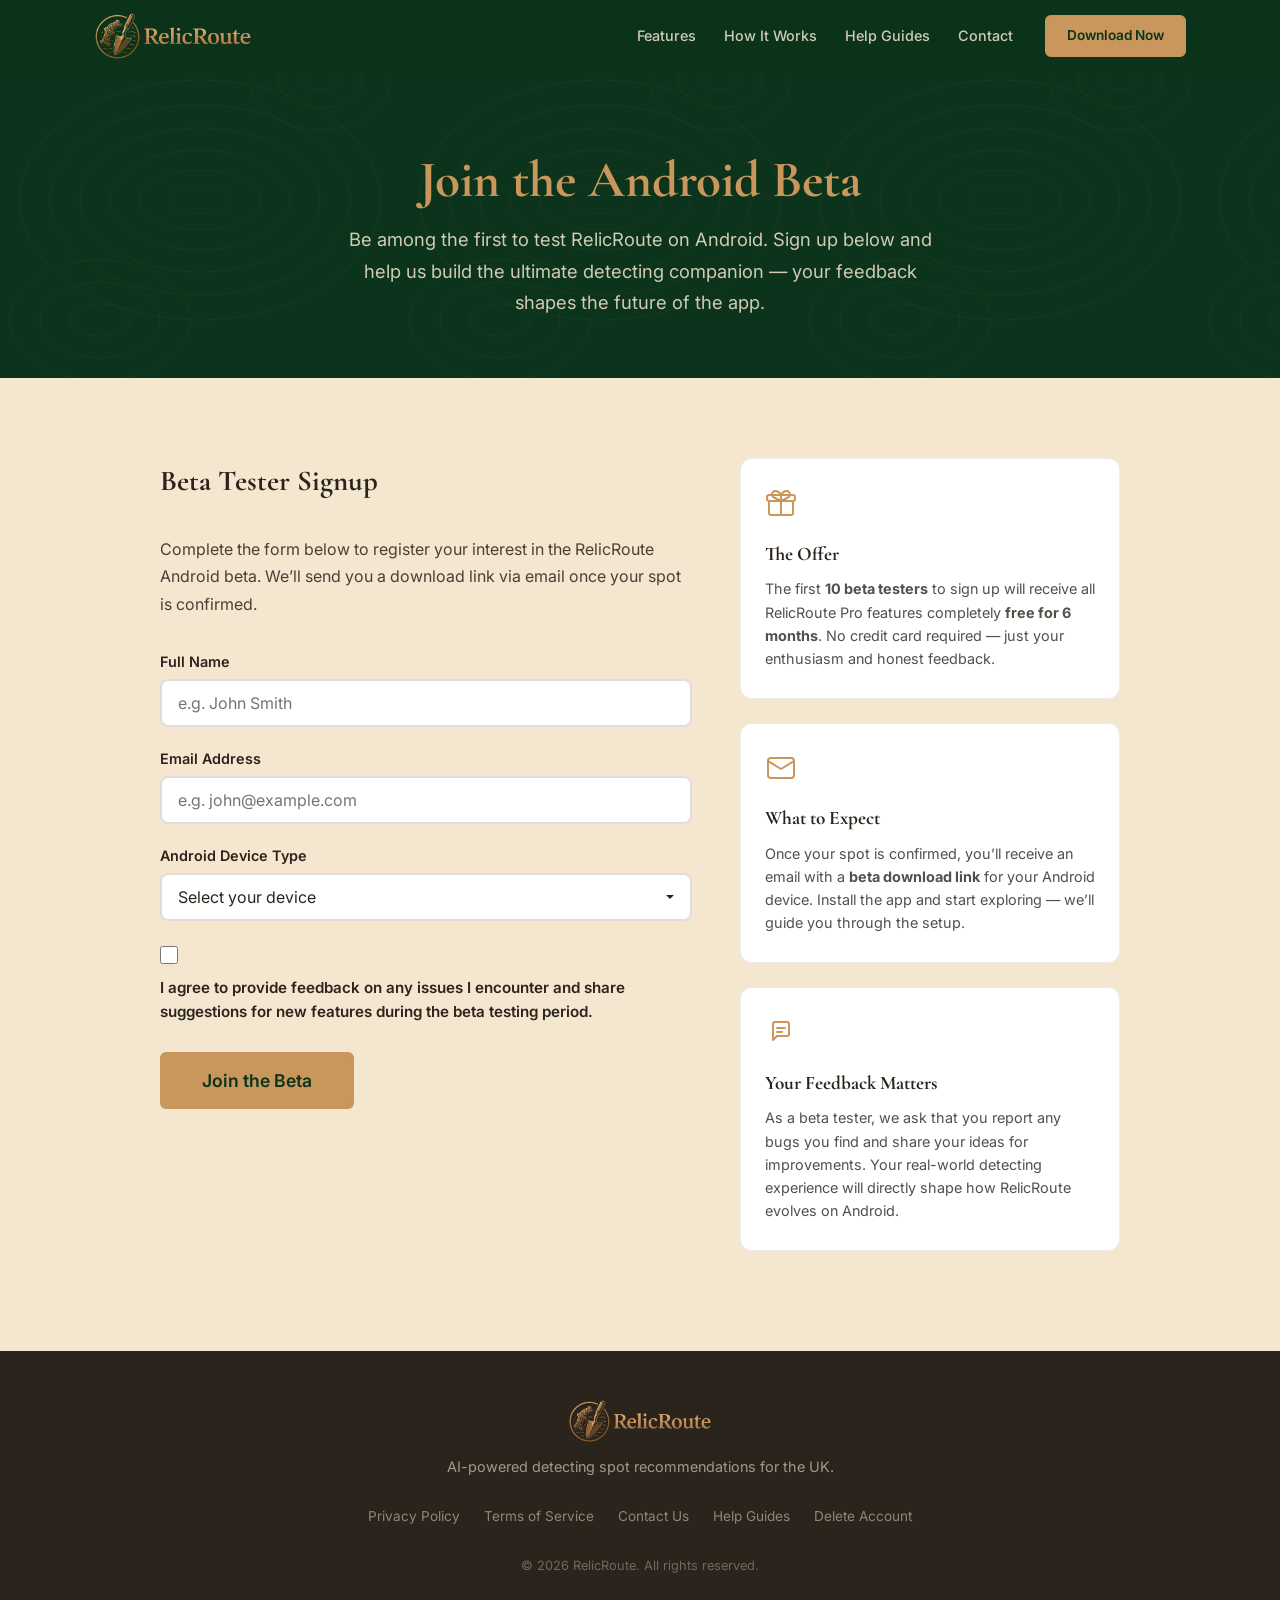
==== beta.html @ 6fe1cb34 "Add Android beta signup page and landing page teaser section First 10 beta testers get all Pro featu" ====
<!DOCTYPE html>
<html lang="en-GB">
<head>
  <meta charset="UTF-8">
  <meta name="viewport" content="width=device-width, initial-scale=1.0">
  <meta name="description" content="Join the RelicRoute Android beta — Be one of the first 10 testers and get all features free for 6 months. Help shape the future of AI-powered metal detecting.">
  <meta name="robots" content="index, follow">
  <meta name="author" content="RelicRoute">
  <meta name="google-site-verification" content="62xCfvaOAFISEsQDNZ6DNPzke8ZOVSslEIPbZOKiRK8">
  <title>Android Beta Signup — RelicRoute</title>

  <link rel="canonical" href="https://www.relicroute.co.uk/beta.html">

  <!-- Open Graph -->
  <meta property="og:title" content="Join the RelicRoute Android Beta">
  <meta property="og:description" content="Be one of the first 10 testers and get all features free for 6 months. Help shape the future of AI-powered metal detecting.">
  <meta property="og:type" content="website">
  <meta property="og:url" content="https://www.relicroute.co.uk/beta.html">
  <meta property="og:image" content="https://www.relicroute.co.uk/relicroute-logo.png">
  <meta property="og:site_name" content="RelicRoute">
  <meta property="og:locale" content="en_GB">

  <!-- Twitter Card -->
  <meta name="twitter:card" content="summary">
  <meta name="twitter:title" content="Join the RelicRoute Android Beta">
  <meta name="twitter:description" content="Be one of the first 10 testers and get all features free for 6 months. Help shape the future of AI-powered metal detecting.">
  <meta name="twitter:image" content="https://www.relicroute.co.uk/relicroute-logo.png">

  <link rel="preconnect" href="https://fonts.googleapis.com">
  <link rel="preconnect" href="https://fonts.gstatic.com" crossorigin>
  <link href="https://fonts.googleapis.com/css2?family=Cormorant+Garamond:ital,wght@0,400;0,600;0,700;1,400&family=Inter:wght@400;500;600;700&display=swap" rel="stylesheet">

  <link rel="icon" type="image/png" href="RelicRoute Logo.png">
  <link rel="apple-touch-icon" href="relicroute-logo.png">
  <link rel="stylesheet" href="css/styles.css">
</head>
<body>

  <!-- Navigation -->
  <header class="site-header" id="site-header">
    <nav class="nav-container">
      <a href="index.html" class="nav-logo">
        <img src="relicroute-logo.png" alt="RelicRoute" width="200" height="auto">
      </a>
      <button class="nav-toggle" aria-label="Toggle navigation" aria-expanded="false">
        <span class="hamburger"></span>
      </button>
      <div class="nav-menu">
        <ul class="nav-links">
          <li><a href="index.html#features">Features</a></li>
          <li><a href="index.html#how-it-works">How It Works</a></li>
          <li><a href="help.html">Help Guides</a></li>
          <li><a href="contact.html">Contact</a></li>
        </ul>
        <a href="index.html#pricing" class="btn btn-bronze btn-sm">Download Now</a>
      </div>
    </nav>
  </header>

  <main>

    <!-- Beta Hero -->
    <section class="page-hero">
      <div class="contour-bg" aria-hidden="true"></div>
      <div class="container page-hero-content">
        <h1 class="page-hero-headline">Join the Android Beta</h1>
        <p class="page-hero-sub">Be among the first to test RelicRoute on Android. Sign up below and help us build the ultimate detecting companion &mdash; your feedback shapes the future of the app.</p>
      </div>
    </section>

    <!-- Beta Signup Form -->
    <section class="contact-section">
      <div class="container">
        <div class="contact-grid">

          <!-- Form -->
          <div class="contact-form-wrapper">
            <h2 class="contact-heading">Beta Tester Signup</h2>
            <p style="color: var(--charcoal-earth); opacity: 0.85; margin-bottom: 2rem; line-height: 1.7;">
              Complete the form below to register your interest in the RelicRoute Android beta.
              We&rsquo;ll send you a download link via email once your spot is confirmed.
            </p>

            <form class="contact-form" id="beta-signup-form" action="https://formsubmit.co/support@relicroute.co.uk" method="POST">
              <input type="hidden" name="_subject" value="New Android Beta Signup">
              <input type="hidden" name="_captcha" value="true">
              <input type="hidden" name="_next" value="">
              <input type="text" name="_honey" style="display:none" aria-hidden="true">

              <div class="form-group">
                <label for="name">Full Name</label>
                <input type="text" id="name" name="name" required placeholder="e.g. John Smith" autocomplete="name">
              </div>

              <div class="form-group">
                <label for="email">Email Address</label>
                <input type="email" id="email" name="email" required placeholder="e.g. john@example.com" autocomplete="email">
              </div>

              <div class="form-group">
                <label for="device">Android Device Type</label>
                <select id="device" name="device" required>
                  <option value="" disabled selected>Select your device</option>
                  <option value="Samsung Galaxy">Samsung Galaxy</option>
                  <option value="Google Pixel">Google Pixel</option>
                  <option value="OnePlus">OnePlus</option>
                  <option value="Xiaomi/Redmi">Xiaomi / Redmi</option>
                  <option value="Huawei">Huawei</option>
                  <option value="Other">Other</option>
                </select>
              </div>

              <div class="form-group" style="display: flex; align-items: flex-start; gap: 0.75rem;">
                <input type="checkbox" id="feedback-agree" name="feedback_agreement" required style="margin-top: 0.3rem; accent-color: var(--brand-bronze); width: 18px; height: 18px; flex-shrink: 0;">
                <label for="feedback-agree" style="font-size: 0.95rem; line-height: 1.6; cursor: pointer;">
                  I agree to provide feedback on any issues I encounter and share suggestions for new features during the beta testing period.
                </label>
              </div>

              <button type="submit" class="btn btn-bronze btn-lg contact-submit">Join the Beta</button>
            </form>
          </div>

          <!-- Info Sidebar -->
          <aside class="contact-info">
            <div class="contact-info-card">
              <div class="contact-info-icon">
                <svg width="32" height="32" viewBox="0 0 32 32" fill="none" stroke="#C9965C" stroke-width="2" stroke-linecap="round" stroke-linejoin="round" aria-hidden="true">
                  <rect x="4" y="14" width="24" height="14" rx="2"/>
                  <rect x="2" y="8" width="28" height="6" rx="2"/>
                  <path d="M16 8v20"/>
                  <path d="M16 8c-2-4-6-5-8-3s-1 5 2 6l6 3"/>
                  <path d="M16 8c2-4 6-5 8-3s1 5-2 6l-6 3"/>
                </svg>
              </div>
              <h3>The Offer</h3>
              <p>The first <strong>10 beta testers</strong> to sign up will receive all RelicRoute Pro features completely <strong>free for 6 months</strong>. No credit card required &mdash; just your enthusiasm and honest feedback.</p>
            </div>

            <div class="contact-info-card">
              <div class="contact-info-icon">
                <svg width="32" height="32" viewBox="0 0 32 32" fill="none" stroke="#C9965C" stroke-width="2" stroke-linecap="round" stroke-linejoin="round" aria-hidden="true">
                  <rect x="3" y="6" width="26" height="20" rx="3"/>
                  <path d="M3 9l13 8 13-8"/>
                </svg>
              </div>
              <h3>What to Expect</h3>
              <p>Once your spot is confirmed, you&rsquo;ll receive an email with a <strong>beta download link</strong> for your Android device. Install the app and start exploring &mdash; we&rsquo;ll guide you through the setup.</p>
            </div>

            <div class="contact-info-card">
              <div class="contact-info-icon">
                <svg width="32" height="32" viewBox="0 0 32 32" fill="none" stroke="#C9965C" stroke-width="2" stroke-linecap="round" stroke-linejoin="round" aria-hidden="true">
                  <path d="M12 20l-4 4V8a2 2 0 0 1 2-2h12a2 2 0 0 1 2 2v10a2 2 0 0 1-2 2H12z"/>
                  <path d="M12 12h8M12 16h5"/>
                </svg>
              </div>
              <h3>Your Feedback Matters</h3>
              <p>As a beta tester, we ask that you report any bugs you find and share your ideas for improvements. Your real-world detecting experience will directly shape how RelicRoute evolves on Android.</p>
            </div>
          </aside>

        </div>
      </div>
    </section>

  </main>

  <!-- Footer -->
  <footer class="site-footer">
    <div class="container footer-inner">
      <div class="footer-brand">
        <img src="relicroute-logo.png" alt="RelicRoute" class="footer-logo" width="160">
        <p class="footer-tagline">AI-powered detecting spot recommendations for the UK.</p>
      </div>
      <nav class="footer-links" aria-label="Footer navigation">
        <a href="privacy.html">Privacy Policy</a>
        <a href="terms.html">Terms of Service</a>
        <a href="contact.html">Contact Us</a>
        <a href="help.html">Help Guides</a>
        <a href="delete-account.html">Delete Account</a>
      </nav>
      <p class="footer-copy">&copy; 2026 RelicRoute. All rights reserved.</p>
    </div>
  </footer>

  <script src="js/main.js"></script>
</body>
</html>
---- css/styles.css ----
/* ===================================================
   RelicRoute Marketing Site — Styles
   Brand: Heritage green, bronze, parchment
   Fonts: Cormorant Garamond (display), Inter (body)
   =================================================== */

/* --- Custom Properties --- */
:root {
  --relic-green: #0C331B;
  --brand-bronze: #C9965C;
  --deep-bronze: #B6844F;
  --moss-green: #1E4A2A;
  --parchment: #F4E6CF;
  --charcoal-earth: #2B241D;
  --white: #FFFFFF;

  --font-display: 'Cormorant Garamond', Georgia, 'Times New Roman', serif;
  --font-body: 'Inter', -apple-system, BlinkMacSystemFont, 'Segoe UI', Roboto, sans-serif;

  --max-width: 1140px;
  --header-height: 72px;

  --ease-out: cubic-bezier(0.25, 0.46, 0.45, 0.94);
}

/* --- Reset --- */
*,
*::before,
*::after {
  margin: 0;
  padding: 0;
  box-sizing: border-box;
}

html {
  scroll-behavior: smooth;
  -webkit-text-size-adjust: 100%;
}

body {
  font-family: var(--font-body);
  font-size: 16px;
  line-height: 1.6;
  color: var(--charcoal-earth);
  background: var(--relic-green);
  -webkit-font-smoothing: antialiased;
  -moz-osx-font-smoothing: grayscale;
}

img {
  max-width: 100%;
  height: auto;
  display: block;
}

a {
  color: inherit;
  text-decoration: none;
}

ul {
  list-style: none;
}

/* --- Utilities --- */
.container {
  width: 100%;
  max-width: var(--max-width);
  margin: 0 auto;
  padding: 0 24px;
}

/* --- Buttons --- */
.btn {
  display: inline-flex;
  align-items: center;
  gap: 10px;
  font-family: var(--font-body);
  font-weight: 600;
  font-size: 0.95rem;
  border: 2px solid var(--brand-bronze);
  border-radius: 6px;
  padding: 12px 28px;
  cursor: pointer;
  transition: background 0.25s var(--ease-out), color 0.25s var(--ease-out), transform 0.2s var(--ease-out);
  text-align: center;
  justify-content: center;
}

.btn:hover {
  transform: translateY(-1px);
}

.btn:active {
  transform: translateY(0);
}

.btn-bronze {
  background: var(--brand-bronze);
  color: var(--relic-green);
  border-color: var(--brand-bronze);
}

.btn-bronze:hover {
  background: var(--deep-bronze);
  border-color: var(--deep-bronze);
}

.btn-store {
  background: transparent;
  color: var(--parchment);
  border-color: var(--brand-bronze);
  font-size: 0.9rem;
  padding: 14px 24px;
}

.btn-store:hover {
  background: var(--brand-bronze);
  color: var(--relic-green);
}

.btn-store svg {
  flex-shrink: 0;
}

.btn-sm {
  padding: 8px 20px;
  font-size: 0.85rem;
}

.btn-lg {
  padding: 16px 40px;
  font-size: 1.1rem;
}

.btn-beta {
  background: transparent;
  color: var(--brand-bronze);
  border-color: var(--brand-bronze);
  font-size: 0.9rem;
  padding: 14px 24px;
}

.btn-beta:hover {
  background: var(--brand-bronze);
  color: var(--relic-green);
}

.btn-beta svg {
  flex-shrink: 0;
}

/* --- Contour Background Texture --- */
.contour-bg {
  position: absolute;
  inset: 0;
  pointer-events: none;
  opacity: 0.06;
  background-image: url("data:image/svg+xml,%3Csvg xmlns='http://www.w3.org/2000/svg' width='400' height='400' viewBox='0 0 400 400'%3E%3Cg fill='none' stroke='%23C9965C' stroke-width='1'%3E%3Cellipse cx='200' cy='200' rx='180' ry='120'/%3E%3Cellipse cx='200' cy='200' rx='150' ry='95'/%3E%3Cellipse cx='200' cy='200' rx='120' ry='72'/%3E%3Cellipse cx='200' cy='200' rx='90' ry='50'/%3E%3Cellipse cx='200' cy='200' rx='60' ry='30'/%3E%3Cellipse cx='200' cy='200' rx='30' ry='14'/%3E%3Cellipse cx='100' cy='320' rx='90' ry='60'/%3E%3Cellipse cx='100' cy='320' rx='60' ry='38'/%3E%3Cellipse cx='100' cy='320' rx='30' ry='16'/%3E%3Cellipse cx='320' cy='80' rx='70' ry='50'/%3E%3Cellipse cx='320' cy='80' rx='42' ry='28'/%3E%3Cellipse cx='320' cy='80' rx='16' ry='10'/%3E%3C/g%3E%3C/svg%3E");
  background-size: 400px 400px;
}

/* ===================================================
   HEADER / NAVIGATION
   =================================================== */
.site-header {
  position: fixed;
  top: 0;
  left: 0;
  right: 0;
  z-index: 100;
  height: var(--header-height);
  background: rgba(12, 51, 27, 0.9);
  backdrop-filter: blur(12px);
  -webkit-backdrop-filter: blur(12px);
  transition: background 0.3s var(--ease-out), box-shadow 0.3s var(--ease-out);
}

.site-header.scrolled {
  background: rgba(12, 51, 27, 0.97);
  box-shadow: 0 2px 20px rgba(0, 0, 0, 0.3);
}

.nav-container {
  max-width: var(--max-width);
  margin: 0 auto;
  padding: 0 24px;
  height: 100%;
  display: flex;
  align-items: center;
  justify-content: space-between;
}

.nav-logo img {
  height: 48px;
  width: auto;
}

.nav-menu {
  display: flex;
  align-items: center;
  gap: 32px;
}

.nav-links {
  display: flex;
  gap: 28px;
}

.nav-links a {
  font-size: 0.9rem;
  font-weight: 500;
  color: var(--parchment);
  opacity: 0.85;
  transition: opacity 0.2s, color 0.2s;
}

.nav-links a:hover {
  opacity: 1;
  color: var(--brand-bronze);
}

/* Hamburger */
.nav-toggle {
  display: none;
  background: none;
  border: none;
  cursor: pointer;
  width: 32px;
  height: 32px;
  position: relative;
  z-index: 110;
}

.hamburger,
.hamburger::before,
.hamburger::after {
  display: block;
  width: 24px;
  height: 2px;
  background: var(--parchment);
  border-radius: 2px;
  transition: transform 0.3s var(--ease-out), opacity 0.2s;
  position: absolute;
  left: 4px;
}

.hamburger {
  top: 50%;
  transform: translateY(-50%);
}

.hamburger::before {
  content: '';
  top: -7px;
}

.hamburger::after {
  content: '';
  top: 7px;
}

.nav-toggle[aria-expanded="true"] .hamburger {
  background: transparent;
}

.nav-toggle[aria-expanded="true"] .hamburger::before {
  top: 0;
  transform: rotate(45deg);
}

.nav-toggle[aria-expanded="true"] .hamburger::after {
  top: 0;
  transform: rotate(-45deg);
}

/* ===================================================
   HERO
   =================================================== */
.hero {
  position: relative;
  background: var(--relic-green);
  padding: calc(var(--header-height) + 80px) 0 100px;
  overflow: hidden;
  min-height: 85vh;
  display: flex;
  align-items: center;
}

.hero-content {
  position: relative;
  z-index: 1;
  text-align: center;
  max-width: 780px;
  margin: 0 auto;
}

.hero-headline {
  font-family: var(--font-display);
  font-weight: 700;
  font-size: clamp(2.4rem, 6vw, 4.2rem);
  line-height: 1.1;
  color: var(--brand-bronze);
  margin-bottom: 24px;
  letter-spacing: -0.01em;
}

.hero-sub {
  font-size: clamp(1rem, 2.2vw, 1.2rem);
  color: var(--parchment);
  opacity: 0.9;
  line-height: 1.7;
  margin-bottom: 40px;
  max-width: 640px;
  margin-left: auto;
  margin-right: auto;
}

.hero-ctas {
  display: flex;
  flex-wrap: wrap;
  gap: 16px;
  justify-content: center;
  margin-bottom: 48px;
}

.hero-quote {
  border-left: 3px solid var(--brand-bronze);
  padding-left: 20px;
  display: inline-block;
  text-align: left;
}

.hero-quote p {
  font-family: var(--font-display);
  font-style: italic;
  font-size: 1.15rem;
  color: var(--parchment);
  opacity: 0.8;
  line-height: 1.6;
}

/* --- Hero Screenshots --- */
.hero-screenshots {
  display: flex;
  justify-content: center;
  align-items: flex-end;
  gap: 24px;
  margin-top: 56px;
}

.phone-frame {
  width: 180px;
  flex-shrink: 0;
}

.phone-frame--featured {
  width: 210px;
}

.screenshot-placeholder {
  aspect-ratio: 9 / 19;
  background: var(--moss-green);
  border: 2px solid rgba(201, 150, 92, 0.25);
  border-radius: 24px;
  display: flex;
  flex-direction: column;
  align-items: center;
  justify-content: center;
  gap: 12px;
  color: var(--brand-bronze);
  padding: 20px;
  text-align: center;
}

.screenshot-placeholder span {
  font-family: var(--font-body);
  font-size: 0.8rem;
  font-weight: 500;
  opacity: 0.7;
}

.screenshot-placeholder svg {
  opacity: 0.5;
}

.screenshot-placeholder--light {
  background: var(--white);
  border-color: rgba(43, 36, 29, 0.12);
  color: var(--charcoal-earth);
}

.phone-screenshot {
  width: 100%;
  aspect-ratio: 9 / 19;
  object-fit: cover;
  border-radius: 24px;
  border: 2px solid rgba(201, 150, 92, 0.25);
  display: block;
}

.phone-screenshot--light {
  border-color: rgba(43, 36, 29, 0.12);
}

/* ===================================================
   PROBLEM / SOLUTION
   =================================================== */
.problem-solution {
  background: var(--parchment);
  padding: 100px 0;
}

.section-heading {
  font-family: var(--font-display);
  font-weight: 700;
  font-size: clamp(1.8rem, 4vw, 2.8rem);
  line-height: 1.2;
  color: var(--charcoal-earth);
  margin-bottom: 40px;
  text-align: center;
  letter-spacing: -0.01em;
}

.section-heading--light {
  color: var(--brand-bronze);
}

.problem-solution-body {
  max-width: 720px;
  margin: 0 auto;
  text-align: center;
}

.problem-solution-body p {
  font-size: 1.05rem;
  line-height: 1.8;
  margin-bottom: 20px;
  color: var(--charcoal-earth);
}

.problem-solution-body p:last-child {
  margin-bottom: 0;
}

.problem-solution-body strong {
  color: var(--relic-green);
}

/* ===================================================
   FEATURES
   =================================================== */
.features {
  position: relative;
  background: var(--relic-green);
  padding: 100px 0;
  overflow: hidden;
}

.features-grid {
  display: grid;
  grid-template-columns: 1fr;
  gap: 24px;
  margin-top: 16px;
}

.feature-card {
  background: var(--moss-green);
  border: 1px solid rgba(201, 150, 92, 0.15);
  border-radius: 12px;
  padding: 36px 32px;
  transition: transform 0.3s var(--ease-out), border-color 0.3s;
}

.feature-card:hover {
  transform: translateY(-4px);
  border-color: rgba(201, 150, 92, 0.35);
}

.feature-icon {
  margin-bottom: 20px;
}

.feature-icon svg {
  width: 48px;
  height: 48px;
}

.feature-title {
  font-family: var(--font-display);
  font-weight: 700;
  font-size: 1.4rem;
  color: var(--brand-bronze);
  margin-bottom: 12px;
  line-height: 1.3;
}

.feature-desc {
  font-size: 0.95rem;
  line-height: 1.7;
  color: var(--parchment);
  opacity: 0.85;
}

/* ===================================================
   APP PREVIEW
   =================================================== */
.app-preview {
  background: var(--parchment);
  padding: 100px 0;
}

.app-preview-sub {
  text-align: center;
  font-size: 1.1rem;
  line-height: 1.7;
  color: var(--charcoal-earth);
  opacity: 0.85;
  max-width: 600px;
  margin: -20px auto 48px;
}

.app-preview-grid {
  display: grid;
  grid-template-columns: 1fr;
  gap: 40px;
  max-width: 1000px;
  margin: 0 auto;
}

.preview-item {
  text-align: center;
}

.preview-phone {
  max-width: 240px;
  margin: 0 auto 20px;
}

.preview-label {
  font-family: var(--font-display);
  font-weight: 700;
  font-size: 1.2rem;
  color: var(--charcoal-earth);
  margin-bottom: 8px;
}

.preview-desc {
  font-size: 0.9rem;
  line-height: 1.6;
  color: var(--charcoal-earth);
  opacity: 0.75;
  max-width: 280px;
  margin: 0 auto;
}

/* ===================================================
   HOW IT WORKS
   =================================================== */
.how-it-works {
  background: var(--parchment);
  padding: 100px 0;
}

.steps {
  display: flex;
  flex-direction: column;
  align-items: center;
  gap: 16px;
  margin-top: 16px;
}

.step {
  text-align: center;
  max-width: 320px;
  padding: 24px;
}

.step-number {
  display: inline-flex;
  align-items: center;
  justify-content: center;
  width: 56px;
  height: 56px;
  border-radius: 50%;
  background: var(--relic-green);
  color: var(--brand-bronze);
  font-family: var(--font-display);
  font-weight: 700;
  font-size: 1.6rem;
  margin-bottom: 16px;
}

.step-title {
  font-family: var(--font-display);
  font-weight: 700;
  font-size: 1.25rem;
  color: var(--charcoal-earth);
  margin-bottom: 10px;
  line-height: 1.3;
}

.step-desc {
  font-size: 0.95rem;
  line-height: 1.7;
  color: var(--charcoal-earth);
  opacity: 0.85;
}

.step-connector {
  display: flex;
  align-items: center;
  justify-content: center;
  transform: rotate(90deg);
}

/* ===================================================
   PRICING / CTA
   =================================================== */
.pricing {
  position: relative;
  background: var(--relic-green);
  padding: 100px 0;
  overflow: hidden;
}

.pricing-content {
  position: relative;
  z-index: 1;
  text-align: center;
  max-width: 680px;
  margin: 0 auto;
}

.pricing-body {
  font-size: 1.1rem;
  line-height: 1.8;
  color: var(--parchment);
  opacity: 0.9;
  margin-bottom: 40px;
}

.pricing-body strong {
  color: var(--brand-bronze);
}

.pricing-ctas {
  display: flex;
  justify-content: center;
}

/* ===================================================
   BETA TEASER (index.html)
   =================================================== */
.beta-teaser {
  position: relative;
  background: var(--relic-green);
  padding: 100px 0;
  overflow: hidden;
}

.beta-teaser-content {
  position: relative;
  z-index: 1;
  text-align: center;
  max-width: 680px;
  margin: 0 auto;
}

.beta-badge {
  display: inline-block;
  background: var(--brand-bronze);
  color: var(--relic-green);
  font-family: var(--font-body);
  font-weight: 700;
  font-size: 0.8rem;
  letter-spacing: 0.08em;
  text-transform: uppercase;
  padding: 6px 20px;
  border-radius: 20px;
  margin-bottom: 24px;
}

.beta-teaser-body {
  font-size: 1.1rem;
  line-height: 1.8;
  color: var(--parchment);
  opacity: 0.9;
  margin-bottom: 40px;
}

.beta-teaser-body strong {
  color: var(--brand-bronze);
}

.beta-teaser-highlights {
  display: flex;
  justify-content: center;
  flex-wrap: wrap;
  gap: 24px;
  margin-bottom: 40px;
}

.beta-highlight {
  display: flex;
  align-items: center;
  gap: 10px;
  background: var(--moss-green);
  border: 1px solid rgba(201, 150, 92, 0.2);
  border-radius: 8px;
  padding: 12px 20px;
}

.beta-highlight-icon {
  flex-shrink: 0;
}

.beta-highlight-text {
  font-size: 0.9rem;
  font-weight: 600;
  color: var(--parchment);
}

/* ===================================================
   FOOTER
   =================================================== */
.site-footer {
  background: var(--charcoal-earth);
  padding: 48px 0 32px;
}

.footer-inner {
  text-align: center;
}

.footer-logo {
  height: 44px;
  width: auto;
  margin: 0 auto 12px;
}

.footer-tagline {
  font-size: 0.9rem;
  color: var(--parchment);
  opacity: 0.6;
  margin-bottom: 28px;
}

.footer-links {
  display: flex;
  justify-content: center;
  flex-wrap: wrap;
  gap: 24px;
  margin-bottom: 28px;
}

.footer-links a {
  font-size: 0.85rem;
  color: var(--parchment);
  opacity: 0.5;
  transition: opacity 0.2s;
}

.footer-links a:hover {
  opacity: 1;
  color: var(--brand-bronze);
}

.footer-copy {
  font-size: 0.8rem;
  color: var(--parchment);
  opacity: 0.35;
}

/* ===================================================
   SCROLL REVEAL ANIMATIONS
   =================================================== */
.reveal {
  opacity: 0;
  transform: translateY(30px);
  transition: opacity 0.7s var(--ease-out), transform 0.7s var(--ease-out);
}

.reveal.revealed {
  opacity: 1;
  transform: translateY(0);
}

/* Stagger feature cards */
.feature-card.reveal:nth-child(2) { transition-delay: 0.1s; }
.feature-card.reveal:nth-child(3) { transition-delay: 0.2s; }
.feature-card.reveal:nth-child(4) { transition-delay: 0.3s; }

/* Stagger steps */
.step.reveal:nth-child(2) { transition-delay: 0.15s; }
.step.reveal:nth-child(3) { transition-delay: 0.3s; }

@media (prefers-reduced-motion: reduce) {
  .reveal {
    opacity: 1;
    transform: none;
    transition: none;
  }
}

/* ===================================================
   PAGE HERO (Contact & Help pages)
   =================================================== */
.page-hero {
  position: relative;
  background: var(--relic-green);
  padding: calc(var(--header-height) + 80px) 0 60px;
  overflow: hidden;
  text-align: center;
}

.page-hero-content {
  position: relative;
  z-index: 1;
  max-width: 680px;
  margin: 0 auto;
}

.page-hero-headline {
  font-family: var(--font-display);
  font-weight: 700;
  font-size: clamp(2rem, 5vw, 3.2rem);
  color: var(--brand-bronze);
  margin-bottom: 16px;
  line-height: 1.1;
}

.page-hero-sub {
  font-size: clamp(1rem, 2vw, 1.15rem);
  color: var(--parchment);
  opacity: 0.85;
  line-height: 1.7;
}

/* ===================================================
   CONTACT PAGE
   =================================================== */
.contact-section {
  background: var(--parchment);
  padding: 80px 0 100px;
}

.contact-grid {
  display: grid;
  grid-template-columns: 1fr;
  gap: 48px;
  max-width: 960px;
  margin: 0 auto;
}

.contact-heading {
  font-family: var(--font-display);
  font-weight: 700;
  font-size: 1.8rem;
  color: var(--charcoal-earth);
  margin-bottom: 32px;
}

/* Form */
.contact-form {
  display: flex;
  flex-direction: column;
  gap: 20px;
}

.form-group {
  display: flex;
  flex-direction: column;
  gap: 6px;
}

.form-group label {
  font-size: 0.9rem;
  font-weight: 600;
  color: var(--charcoal-earth);
}

.form-group input,
.form-group select,
.form-group textarea {
  font-family: var(--font-body);
  font-size: 1rem;
  padding: 12px 16px;
  border: 2px solid rgba(43, 36, 29, 0.15);
  border-radius: 8px;
  background: var(--white);
  color: var(--charcoal-earth);
  transition: border-color 0.2s;
}

.form-group input:focus,
.form-group select:focus,
.form-group textarea:focus {
  outline: none;
  border-color: var(--brand-bronze);
}

.form-group textarea {
  resize: vertical;
  min-height: 120px;
}

.form-group select {
  appearance: none;
  background-image: url("data:image/svg+xml,%3Csvg xmlns='http://www.w3.org/2000/svg' width='16' height='16' viewBox='0 0 16 16'%3E%3Cpath fill='%232B241D' d='M4 6l4 4 4-4'/%3E%3C/svg%3E");
  background-repeat: no-repeat;
  background-position: right 12px center;
  padding-right: 36px;
}

.contact-submit {
  align-self: flex-start;
  margin-top: 8px;
}

/* Contact Info Sidebar */
.contact-info {
  display: flex;
  flex-direction: column;
  gap: 24px;
}

.contact-info-card {
  background: var(--white);
  border: 1px solid rgba(43, 36, 29, 0.08);
  border-radius: 12px;
  padding: 28px 24px;
}

.contact-info-icon {
  margin-bottom: 12px;
}

.contact-info-card h3 {
  font-family: var(--font-display);
  font-weight: 700;
  font-size: 1.2rem;
  color: var(--charcoal-earth);
  margin-bottom: 8px;
}

.contact-info-card p {
  font-size: 0.9rem;
  line-height: 1.6;
  color: var(--charcoal-earth);
  opacity: 0.8;
}

.contact-info-card a {
  color: var(--brand-bronze);
  font-weight: 600;
  transition: opacity 0.2s;
}

.contact-info-card a:hover {
  opacity: 0.8;
}

.contact-email-link {
  display: inline-block;
  margin-top: 8px;
  font-size: 1.05rem;
  color: var(--brand-bronze);
  font-weight: 600;
  border-bottom: 2px solid var(--brand-bronze);
  padding-bottom: 2px;
}

/* ===================================================
   HELP GUIDES PAGE
   =================================================== */
.help-section {
  background: var(--parchment);
  padding: 48px 0 100px;
}

/* Platform Tabs */
.platform-tabs {
  display: flex;
  justify-content: center;
  gap: 12px;
  margin-bottom: 48px;
}

.platform-tab {
  display: inline-flex;
  align-items: center;
  gap: 8px;
  font-family: var(--font-body);
  font-size: 1rem;
  font-weight: 600;
  padding: 14px 32px;
  border: 2px solid rgba(43, 36, 29, 0.15);
  border-radius: 8px;
  background: var(--white);
  color: var(--charcoal-earth);
  cursor: pointer;
  transition: border-color 0.2s, background 0.2s, color 0.2s;
}

.platform-tab:hover {
  border-color: var(--brand-bronze);
}

.platform-tab.active {
  background: var(--relic-green);
  color: var(--brand-bronze);
  border-color: var(--relic-green);
}

.platform-tab.active svg {
  stroke: var(--brand-bronze);
}

/* Help Intro */
.help-intro {
  max-width: 800px;
  margin: 0 auto 40px;
  padding: 28px 24px;
  background: var(--white);
  border: 1px solid rgba(43, 36, 29, 0.08);
  border-radius: 12px;
  font-size: 0.95rem;
  line-height: 1.7;
  color: var(--charcoal-earth);
}

.help-intro ul {
  padding-left: 20px;
  margin: 12px 0;
  list-style: disc;
}

.help-intro li {
  margin-bottom: 6px;
}

.help-intro p:last-child {
  margin-bottom: 0;
}

/* Platform Content */
.platform-content {
  display: none;
  max-width: 800px;
  margin: 0 auto;
}

.platform-content.active {
  display: block;
}

/* Help Categories */
.help-category {
  margin-bottom: 40px;
}

.help-category-title {
  font-family: var(--font-display);
  font-weight: 700;
  font-size: 1.6rem;
  color: var(--charcoal-earth);
  margin-bottom: 16px;
  padding-bottom: 12px;
  border-bottom: 2px solid var(--brand-bronze);
}

/* Accordion Articles */
.help-article {
  background: var(--white);
  border: 1px solid rgba(43, 36, 29, 0.08);
  border-radius: 10px;
  margin-bottom: 8px;
  overflow: hidden;
}

.help-article-toggle {
  display: flex;
  align-items: center;
  justify-content: space-between;
  width: 100%;
  padding: 18px 20px;
  background: none;
  border: none;
  cursor: pointer;
  text-align: left;
  font-family: var(--font-body);
  transition: background 0.2s;
}

.help-article-toggle:hover {
  background: rgba(201, 150, 92, 0.06);
}

.help-article-toggle h3 {
  font-family: var(--font-body);
  font-size: 1rem;
  font-weight: 600;
  color: var(--charcoal-earth);
  margin: 0;
  flex: 1;
  padding-right: 12px;
}

.help-chevron {
  flex-shrink: 0;
  transition: transform 0.25s var(--ease-out);
  color: var(--brand-bronze);
}

.help-article-toggle[aria-expanded="true"] .help-chevron {
  transform: rotate(180deg);
}

.help-article-body {
  display: none;
  padding: 0 20px 20px;
  font-size: 0.95rem;
  line-height: 1.7;
  color: var(--charcoal-earth);
}

.help-article-toggle[aria-expanded="true"] + .help-article-body {
  display: block;
}

.help-article-body ol,
.help-article-body ul {
  padding-left: 20px;
  margin: 8px 0;
}

.help-article-body ol {
  list-style: decimal;
}

.help-article-body ul {
  list-style: disc;
}

.help-article-body li {
  margin-bottom: 6px;
}

.help-article-body p {
  margin-bottom: 12px;
}

.help-article-body p:last-child {
  margin-bottom: 0;
}

.help-article-body strong {
  color: var(--relic-green);
}

/* Help CTA */
.help-cta {
  text-align: center;
  padding: 60px 0 0;
  margin-top: 40px;
  border-top: 1px solid rgba(43, 36, 29, 0.1);
  max-width: 800px;
  margin-left: auto;
  margin-right: auto;
}

.help-cta h2 {
  font-family: var(--font-display);
  font-weight: 700;
  font-size: 1.8rem;
  color: var(--charcoal-earth);
  margin-bottom: 12px;
}

.help-cta p {
  font-size: 1rem;
  color: var(--charcoal-earth);
  opacity: 0.8;
  margin-bottom: 28px;
}

.help-cta-actions {
  display: flex;
  flex-wrap: wrap;
  gap: 16px;
  justify-content: center;
}

.btn-outline {
  background: transparent;
  color: var(--charcoal-earth);
  border: 2px solid var(--brand-bronze);
}

.btn-outline:hover {
  background: var(--brand-bronze);
  color: var(--relic-green);
}

/* ===================================================
   FOCUS STYLES (Accessibility)
   =================================================== */
:focus-visible {
  outline: 2px solid var(--brand-bronze);
  outline-offset: 3px;
  border-radius: 3px;
}

/* ===================================================
   RESPONSIVE — Tablet (768px+)
   =================================================== */
@media (min-width: 768px) {
  .contact-grid {
    grid-template-columns: 1.4fr 1fr;
  }

  .app-preview-grid {
    grid-template-columns: 1fr 1fr;
  }

  .features-grid {
    grid-template-columns: 1fr 1fr;
  }

  .steps {
    flex-direction: row;
    align-items: flex-start;
    justify-content: center;
    gap: 0;
  }

  .step-connector {
    transform: none;
    margin-top: 40px;
  }

  .step {
    flex: 1;
    max-width: 280px;
  }
}

/* ===================================================
   RESPONSIVE — Desktop (1024px+)
   =================================================== */
@media (min-width: 1024px) {
  .container {
    padding: 0 40px;
  }

  .hero {
    padding: calc(var(--header-height) + 100px) 0 120px;
  }

  .problem-solution,
  .features,
  .app-preview,
  .how-it-works,
  .pricing,
  .beta-teaser {
    padding: 120px 0;
  }

  .app-preview-grid {
    grid-template-columns: repeat(4, 1fr);
    gap: 32px;
  }

  .step {
    max-width: 320px;
  }
}

/* ===================================================
   RESPONSIVE — Mobile (below 768px)
   =================================================== */
@media (max-width: 767px) {
  .nav-toggle {
    display: block;
  }

  .nav-menu {
    position: absolute;
    top: var(--header-height);
    left: 0;
    right: 0;
    background: var(--relic-green);
    flex-direction: column;
    padding: 24px;
    gap: 20px;
    border-top: 1px solid rgba(201, 150, 92, 0.15);
    box-shadow: 0 12px 32px rgba(0, 0, 0, 0.4);
    transform: translateY(-10px);
    opacity: 0;
    visibility: hidden;
    transition: transform 0.3s var(--ease-out), opacity 0.3s var(--ease-out), visibility 0.3s;
  }

  .nav-menu.is-open {
    transform: translateY(0);
    opacity: 1;
    visibility: visible;
  }

  .nav-links {
    flex-direction: column;
    align-items: center;
    gap: 16px;
  }

  .nav-links a {
    font-size: 1rem;
  }

  .hero {
    min-height: auto;
    padding: calc(var(--header-height) + 48px) 0 64px;
  }

  .hero-headline {
    font-size: 2.2rem;
  }

  .hero-ctas {
    flex-direction: column;
    align-items: center;
  }

  .btn-store,
  .btn-beta {
    width: 100%;
    max-width: 300px;
  }

  .hero-quote {
    margin-top: 8px;
  }

  .hero-screenshots {
    gap: 12px;
    margin-top: 40px;
  }

  .phone-frame {
    width: 120px;
  }

  .phone-frame--featured {
    width: 140px;
  }

  .screenshot-placeholder {
    border-radius: 16px;
    padding: 12px;
  }

  .phone-screenshot {
    border-radius: 16px;
  }

  .screenshot-placeholder span {
    font-size: 0.65rem;
  }

  .screenshot-placeholder svg {
    width: 32px;
    height: 32px;
  }

  .beta-teaser-highlights {
    flex-direction: column;
    align-items: center;
    gap: 12px;
  }

  .beta-highlight {
    width: 100%;
    max-width: 260px;
    justify-content: center;
  }

  .section-heading {
    font-size: 1.6rem;
  }

  .step-connector svg {
    width: 24px;
    height: 16px;
  }
}
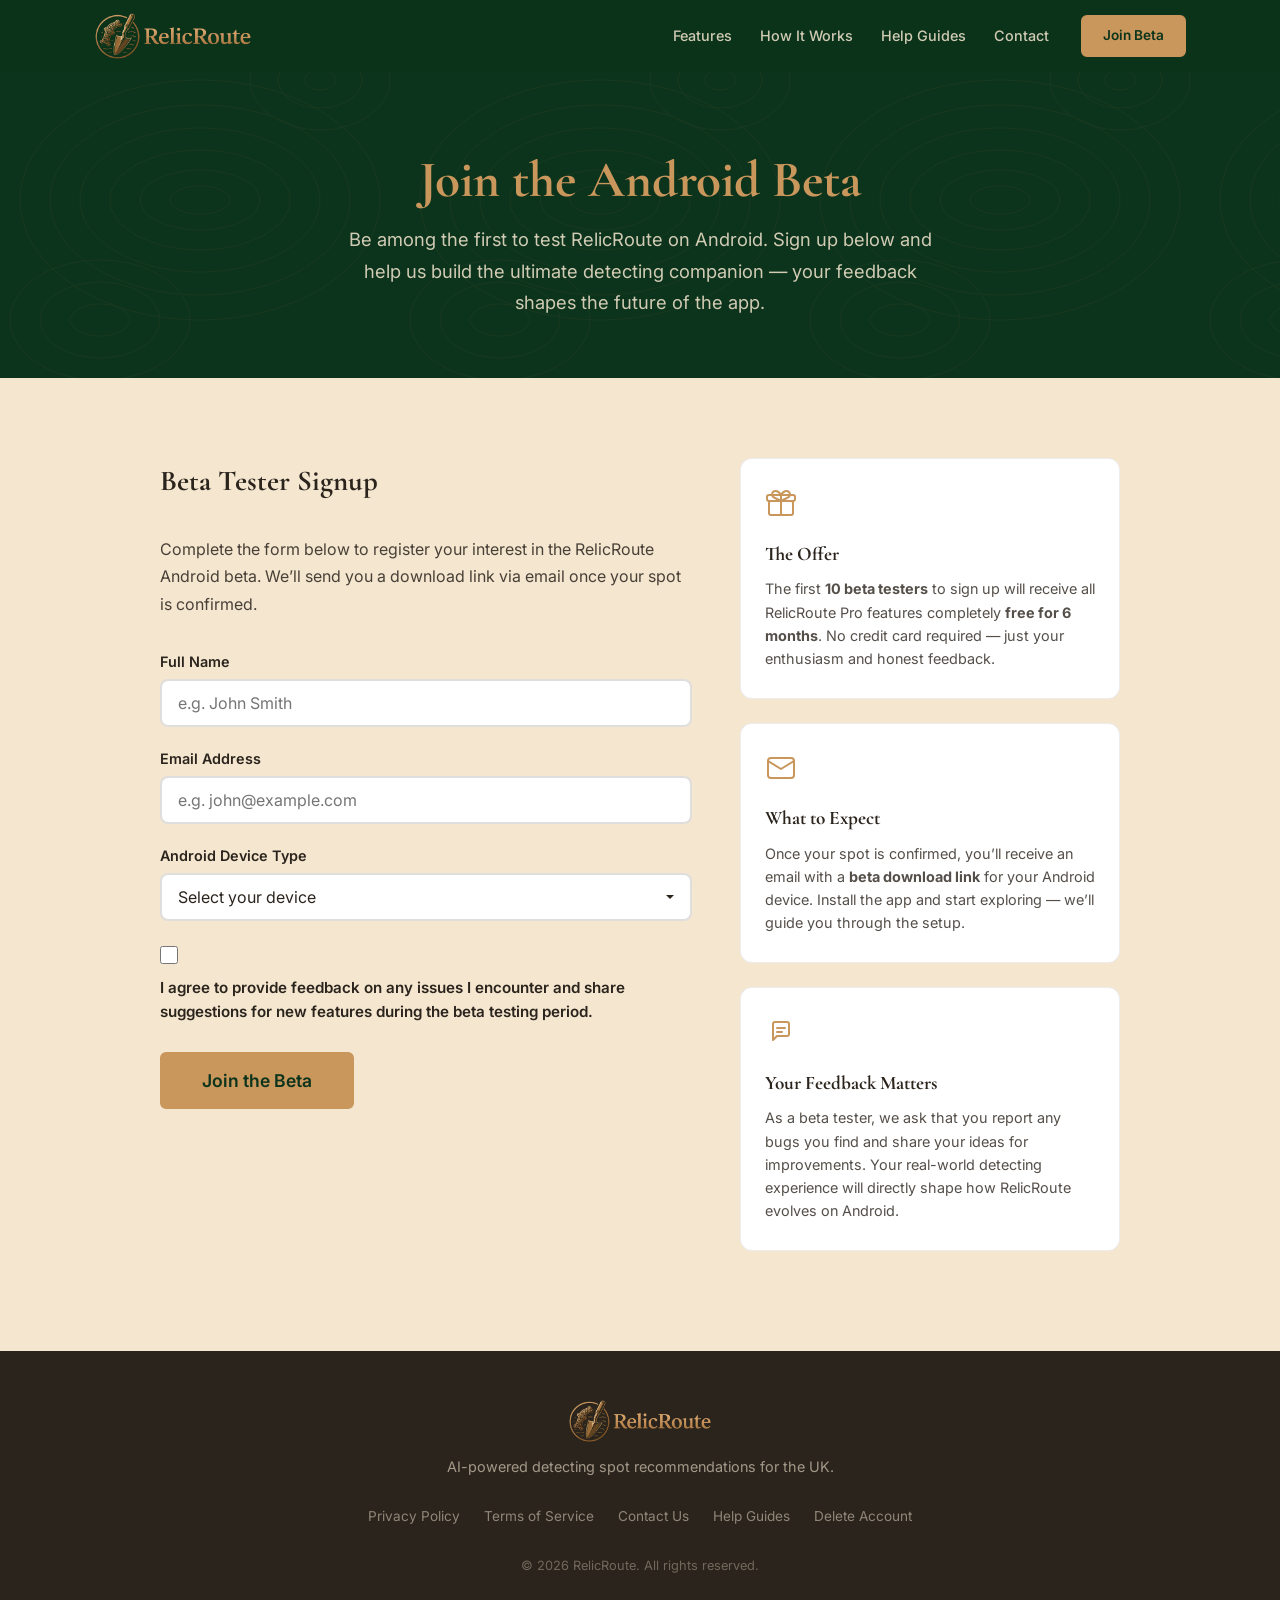
==== commit b36ec714: "Fix beta section text visibility and remove pre-launch elements Fix text color issues on desktop Chr" ====
--- a/beta.html
+++ b/beta.html
@@ -52,7 +52,7 @@
           <li><a href="help.html">Help Guides</a></li>
           <li><a href="contact.html">Contact</a></li>
         </ul>
-        <a href="index.html#pricing" class="btn btn-bronze btn-sm">Download Now</a>
+        <a href="beta.html" class="btn btn-bronze btn-sm">Join Beta</a>
       </div>
     </nav>
   </header>
--- a/css/styles.css
+++ b/css/styles.css
@@ -135,7 +135,7 @@
 
 .btn-beta {
   background: transparent;
-  color: var(--brand-bronze);
+  color: var(--parchment);
   border-color: var(--brand-bronze);
   font-size: 0.9rem;
   padding: 14px 24px;
@@ -685,7 +685,6 @@
   font-size: 1.1rem;
   line-height: 1.8;
   color: var(--parchment);
-  opacity: 0.9;
   margin-bottom: 40px;
 }
 
@@ -718,7 +717,7 @@
 .beta-highlight-text {
   font-size: 0.9rem;
   font-weight: 600;
-  color: var(--parchment);
+  color: var(--brand-bronze);
 }
 
 /* ===================================================
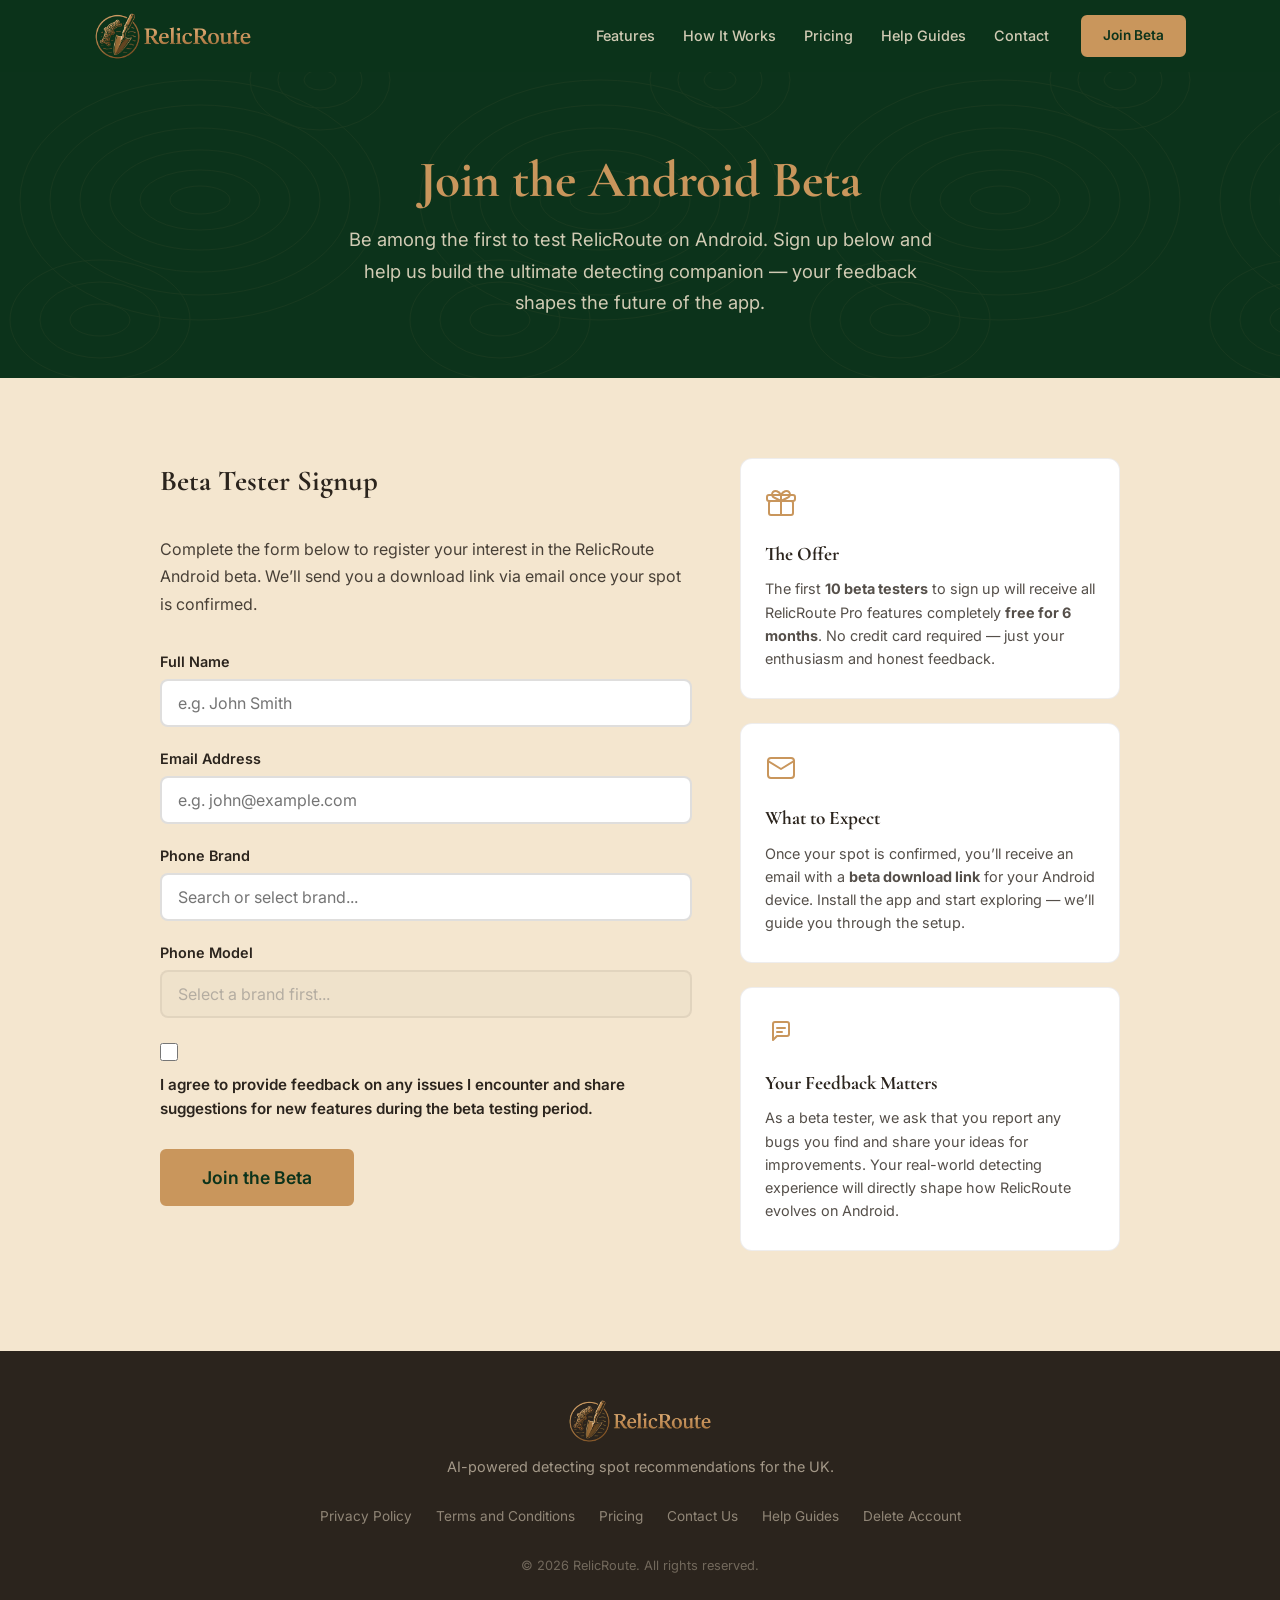
==== commit 363a84ef: "Add searchable brand and model dropdowns to beta signup form Replace single device type select with " ====
--- a/beta.html
+++ b/beta.html
@@ -49,6 +49,7 @@
         <ul class="nav-links">
           <li><a href="index.html#features">Features</a></li>
           <li><a href="index.html#how-it-works">How It Works</a></li>
+          <li><a href="pricing.html">Pricing</a></li>
           <li><a href="help.html">Help Guides</a></li>
           <li><a href="contact.html">Contact</a></li>
         </ul>
@@ -81,11 +82,10 @@
               We&rsquo;ll send you a download link via email once your spot is confirmed.
             </p>
 
-            <form class="contact-form" id="beta-signup-form" action="https://formsubmit.co/support@relicroute.co.uk" method="POST">
-              <input type="hidden" name="_subject" value="New Android Beta Signup">
-              <input type="hidden" name="_captcha" value="true">
-              <input type="hidden" name="_next" value="">
-              <input type="text" name="_honey" style="display:none" aria-hidden="true">
+            <form class="contact-form" id="beta-signup-form" action="https://api.web3forms.com/submit" method="POST" data-success-message="You're on the list! We'll email you when your beta spot is confirmed.">
+              <input type="hidden" name="access_key" value="f8582b1a-b7b0-479b-9b4d-2da1526fd0a1">
+              <input type="hidden" name="subject" value="New Android Beta Signup">
+              <input type="checkbox" name="botcheck" style="display:none" aria-hidden="true">
 
               <div class="form-group">
                 <label for="name">Full Name</label>
@@ -98,16 +98,21 @@
               </div>
 
               <div class="form-group">
-                <label for="device">Android Device Type</label>
-                <select id="device" name="device" required>
-                  <option value="" disabled selected>Select your device</option>
-                  <option value="Samsung Galaxy">Samsung Galaxy</option>
-                  <option value="Google Pixel">Google Pixel</option>
-                  <option value="OnePlus">OnePlus</option>
-                  <option value="Xiaomi/Redmi">Xiaomi / Redmi</option>
-                  <option value="Huawei">Huawei</option>
-                  <option value="Other">Other</option>
-                </select>
+                <label for="device-brand">Phone Brand</label>
+                <div class="searchable-select" id="brand-select">
+                  <input type="text" class="searchable-select-input" id="device-brand" placeholder="Search or select brand..." autocomplete="off" aria-haspopup="listbox" aria-expanded="false">
+                  <input type="hidden" name="device_brand" id="device-brand-value" required>
+                  <ul class="searchable-select-dropdown" role="listbox"></ul>
+                </div>
+              </div>
+
+              <div class="form-group">
+                <label for="device-model">Phone Model</label>
+                <div class="searchable-select" id="model-select">
+                  <input type="text" class="searchable-select-input is-disabled" id="device-model" placeholder="Select a brand first..." autocomplete="off" aria-haspopup="listbox" aria-expanded="false" disabled>
+                  <input type="hidden" name="device_model" id="device-model-value" required>
+                  <ul class="searchable-select-dropdown" role="listbox"></ul>
+                </div>
               </div>
 
               <div class="form-group" style="display: flex; align-items: flex-start; gap: 0.75rem;">
@@ -118,6 +123,7 @@
               </div>
 
               <button type="submit" class="btn btn-bronze btn-lg contact-submit">Join the Beta</button>
+              <div class="form-status" role="alert" aria-live="polite"></div>
             </form>
           </div>
 
@@ -175,7 +181,8 @@
       </div>
       <nav class="footer-links" aria-label="Footer navigation">
         <a href="privacy.html">Privacy Policy</a>
-        <a href="terms.html">Terms of Service</a>
+        <a href="terms.html">Terms and Conditions</a>
+        <a href="pricing.html">Pricing</a>
         <a href="contact.html">Contact Us</a>
         <a href="help.html">Help Guides</a>
         <a href="delete-account.html">Delete Account</a>
--- a/css/styles.css
+++ b/css/styles.css
@@ -650,6 +650,254 @@
 }
 
 /* ===================================================
+   PRICING CARDS
+   =================================================== */
+
+/* Pricing teaser on index.html (dark bg) */
+.pricing-teaser {
+  position: relative;
+  background: var(--relic-green);
+  padding: 100px 0;
+  overflow: hidden;
+}
+
+/* Pricing section on pricing.html (light bg) */
+.pricing-section {
+  background: var(--parchment);
+  padding: 100px 0;
+}
+
+/* Card grid */
+.pricing-cards {
+  display: grid;
+  grid-template-columns: 1fr;
+  gap: 24px;
+  max-width: 1000px;
+  margin: 0 auto;
+}
+
+/* Individual card */
+.pricing-card {
+  position: relative;
+  background: var(--moss-green);
+  border: 1px solid rgba(201, 150, 92, 0.15);
+  border-radius: 12px;
+  padding: 36px 32px;
+  display: flex;
+  flex-direction: column;
+  transition: transform 0.3s var(--ease-out), border-color 0.3s;
+}
+
+.pricing-card:hover {
+  transform: translateY(-4px);
+  border-color: rgba(201, 150, 92, 0.35);
+}
+
+/* On light backgrounds, cards use white */
+.pricing-section .pricing-card {
+  background: var(--white);
+  border-color: rgba(43, 36, 29, 0.08);
+}
+
+.pricing-section .pricing-card:hover {
+  border-color: var(--brand-bronze);
+}
+
+/* Recommended card variant */
+.pricing-card--recommended {
+  border-color: var(--brand-bronze);
+  border-width: 2px;
+}
+
+.pricing-section .pricing-card--recommended {
+  border-color: var(--brand-bronze);
+  box-shadow: 0 8px 32px rgba(201, 150, 92, 0.15);
+}
+
+/* Badge on recommended card */
+.pricing-card-badge {
+  position: absolute;
+  top: -12px;
+  left: 50%;
+  transform: translateX(-50%);
+  background: var(--brand-bronze);
+  color: var(--relic-green);
+  font-family: var(--font-body);
+  font-weight: 700;
+  font-size: 0.75rem;
+  letter-spacing: 0.06em;
+  text-transform: uppercase;
+  padding: 5px 16px;
+  border-radius: 20px;
+  white-space: nowrap;
+}
+
+/* Card header */
+.pricing-card-header {
+  margin-bottom: 24px;
+  text-align: center;
+}
+
+.pricing-card-name {
+  font-family: var(--font-display);
+  font-weight: 700;
+  font-size: 1.4rem;
+  color: var(--brand-bronze);
+  margin-bottom: 8px;
+}
+
+.pricing-section .pricing-card-name {
+  color: var(--charcoal-earth);
+}
+
+.pricing-amount {
+  font-family: var(--font-display);
+  font-weight: 700;
+  font-size: 2.8rem;
+  color: var(--parchment);
+  line-height: 1;
+}
+
+.pricing-section .pricing-amount {
+  color: var(--charcoal-earth);
+}
+
+.pricing-period {
+  font-size: 1rem;
+  color: var(--parchment);
+  opacity: 0.7;
+  margin-left: 4px;
+}
+
+.pricing-section .pricing-period {
+  color: var(--charcoal-earth);
+  opacity: 0.6;
+}
+
+.pricing-savings {
+  display: block;
+  margin-top: 8px;
+  font-size: 0.85rem;
+  font-weight: 600;
+  color: var(--brand-bronze);
+}
+
+/* Card features list */
+.pricing-card-features {
+  flex: 1;
+  list-style: none;
+  padding: 0;
+  margin-bottom: 24px;
+}
+
+.pricing-card-features li {
+  position: relative;
+  padding-left: 24px;
+  margin-bottom: 10px;
+  font-size: 0.9rem;
+  color: var(--parchment);
+  opacity: 0.85;
+  line-height: 1.5;
+}
+
+.pricing-section .pricing-card-features li {
+  color: var(--charcoal-earth);
+}
+
+.pricing-card-features li::before {
+  content: '';
+  position: absolute;
+  left: 0;
+  top: 5px;
+  width: 14px;
+  height: 14px;
+  background-image: url("data:image/svg+xml,%3Csvg xmlns='http://www.w3.org/2000/svg' width='14' height='14' viewBox='0 0 14 14'%3E%3Cpath d='M2 7l3.5 3.5L12 4' stroke='%23C9965C' stroke-width='2' fill='none' stroke-linecap='round' stroke-linejoin='round'/%3E%3C/svg%3E");
+  background-size: contain;
+  background-repeat: no-repeat;
+}
+
+/* Card CTA button */
+.pricing-card-cta {
+  margin-top: auto;
+  text-align: center;
+  display: block;
+}
+
+/* Teaser CTA link */
+.pricing-teaser-cta {
+  text-align: center;
+  margin-top: 40px;
+}
+
+/* ===================================================
+   COMPARISON TABLE
+   =================================================== */
+.pricing-comparison {
+  position: relative;
+  background: var(--relic-green);
+  padding: 100px 0;
+  overflow: hidden;
+}
+
+.comparison-table-wrap {
+  overflow-x: auto;
+  -webkit-overflow-scrolling: touch;
+  margin-top: 16px;
+}
+
+.comparison-table {
+  width: 100%;
+  max-width: 700px;
+  margin: 0 auto;
+  border-collapse: collapse;
+  font-size: 0.95rem;
+}
+
+.comparison-table th,
+.comparison-table td {
+  padding: 14px 20px;
+  text-align: left;
+  border-bottom: 1px solid rgba(201, 150, 92, 0.15);
+}
+
+.comparison-table th {
+  font-family: var(--font-body);
+  font-weight: 700;
+  color: var(--brand-bronze);
+  font-size: 0.9rem;
+  text-transform: uppercase;
+  letter-spacing: 0.04em;
+}
+
+.comparison-table td {
+  color: var(--parchment);
+  opacity: 0.85;
+}
+
+.comparison-table td:first-child {
+  font-weight: 500;
+  opacity: 1;
+  color: var(--parchment);
+}
+
+.comparison-table tbody tr:last-child td {
+  border-bottom: none;
+}
+
+/* ===================================================
+   PRICING FAQ
+   =================================================== */
+.pricing-faq {
+  background: var(--parchment);
+  padding: 100px 0;
+}
+
+.pricing-faq-list {
+  max-width: 800px;
+  margin: 0 auto;
+}
+
+/* ===================================================
    BETA TEASER (index.html)
    =================================================== */
 .beta-teaser {
@@ -912,9 +1160,177 @@
   padding-right: 36px;
 }
 
+/* Searchable Select */
+.searchable-select {
+  position: relative;
+}
+
+.searchable-select-input {
+  width: 100%;
+  font-family: var(--font-body);
+  font-size: 1rem;
+  padding: 12px 36px 12px 16px;
+  border: 2px solid rgba(43, 36, 29, 0.15);
+  border-radius: 8px;
+  background: var(--white);
+  color: var(--charcoal-earth);
+  transition: border-color 0.2s;
+  background-image: url("data:image/svg+xml,%3Csvg xmlns='http://www.w3.org/2000/svg' width='16' height='16' viewBox='0 0 16 16'%3E%3Cpath fill='%232B241D' d='M4 6l4 4 4-4'/%3E%3C/svg%3E");
+  background-repeat: no-repeat;
+  background-position: right 12px center;
+  cursor: pointer;
+}
+
+.searchable-select-input:focus {
+  outline: none;
+  border-color: var(--brand-bronze);
+}
+
+.searchable-select-input.is-disabled {
+  opacity: 0.5;
+  cursor: not-allowed;
+  background-color: rgba(43, 36, 29, 0.04);
+}
+
+.searchable-select-dropdown {
+  display: none;
+  position: absolute;
+  top: calc(100% + 4px);
+  left: 0;
+  right: 0;
+  max-height: 220px;
+  overflow-y: auto;
+  background: var(--white);
+  border: 2px solid var(--brand-bronze);
+  border-radius: 8px;
+  box-shadow: 0 8px 24px rgba(0, 0, 0, 0.12);
+  z-index: 50;
+  list-style: none;
+  padding: 4px 0;
+  margin: 0;
+}
+
+.searchable-select-dropdown.is-open {
+  display: block;
+}
+
+.searchable-select-option {
+  padding: 10px 16px;
+  font-size: 0.95rem;
+  color: var(--charcoal-earth);
+  cursor: pointer;
+  transition: background 0.15s;
+}
+
+.searchable-select-option:hover,
+.searchable-select-option.is-highlighted {
+  background: rgba(201, 150, 92, 0.12);
+  color: var(--relic-green);
+}
+
+.searchable-select-no-results {
+  padding: 10px 16px;
+  font-size: 0.9rem;
+  color: var(--charcoal-earth);
+  opacity: 0.5;
+  font-style: italic;
+}
+
 .contact-submit {
   align-self: flex-start;
   margin-top: 8px;
+}
+
+.contact-submit.is-loading {
+  opacity: 0.7;
+  pointer-events: none;
+}
+
+.contact-submit.is-loading::after {
+  content: '';
+  display: inline-block;
+  width: 16px;
+  height: 16px;
+  margin-left: 8px;
+  border: 2px solid rgba(12, 51, 27, 0.3);
+  border-top-color: var(--relic-green);
+  border-radius: 50%;
+  animation: spin 0.6s linear infinite;
+  vertical-align: middle;
+}
+
+@keyframes spin {
+  to { transform: rotate(360deg); }
+}
+
+.form-status {
+  margin-top: 16px;
+  font-size: 0.95rem;
+  line-height: 1.6;
+  border-radius: 8px;
+}
+
+.form-status:empty {
+  display: none;
+}
+
+.form-status.is-success {
+  display: block;
+  background: rgba(12, 51, 27, 0.08);
+  border: 1px solid rgba(12, 51, 27, 0.2);
+  color: var(--relic-green);
+  padding: 16px 20px;
+}
+
+.form-status.is-error {
+  display: block;
+  background: rgba(180, 40, 40, 0.08);
+  border: 1px solid rgba(180, 40, 40, 0.2);
+  color: #8B2020;
+  padding: 16px 20px;
+}
+
+/* Legal / Long-form Content Pages */
+.legal-content {
+  font-family: var(--font-body);
+  font-size: 1rem;
+  line-height: 1.7;
+  color: var(--charcoal-earth);
+}
+
+.legal-content h2 {
+  font-family: var(--font-body);
+  font-weight: 700;
+  font-size: 1.25rem;
+  color: var(--charcoal-earth);
+  margin-top: 2.5rem;
+  margin-bottom: 0.75rem;
+}
+
+.legal-content h3 {
+  font-family: var(--font-body);
+  font-weight: 600;
+  font-size: 1.05rem;
+  color: var(--charcoal-earth);
+  margin-top: 1.5rem;
+  margin-bottom: 0.5rem;
+}
+
+.legal-content p {
+  margin-bottom: 1rem;
+}
+
+.legal-content ul {
+  padding-left: 1.25rem;
+  margin-bottom: 1rem;
+}
+
+.legal-content li {
+  margin-bottom: 0.4rem;
+}
+
+.legal-content a {
+  color: var(--deep-bronze);
 }
 
 /* Contact Info Sidebar */
@@ -1243,6 +1659,10 @@
     flex: 1;
     max-width: 280px;
   }
+
+  .pricing-cards {
+    grid-template-columns: repeat(3, 1fr);
+  }
 }
 
 /* ===================================================
@@ -1262,6 +1682,10 @@
   .app-preview,
   .how-it-works,
   .pricing,
+  .pricing-teaser,
+  .pricing-section,
+  .pricing-comparison,
+  .pricing-faq,
   .beta-teaser {
     padding: 120px 0;
   }
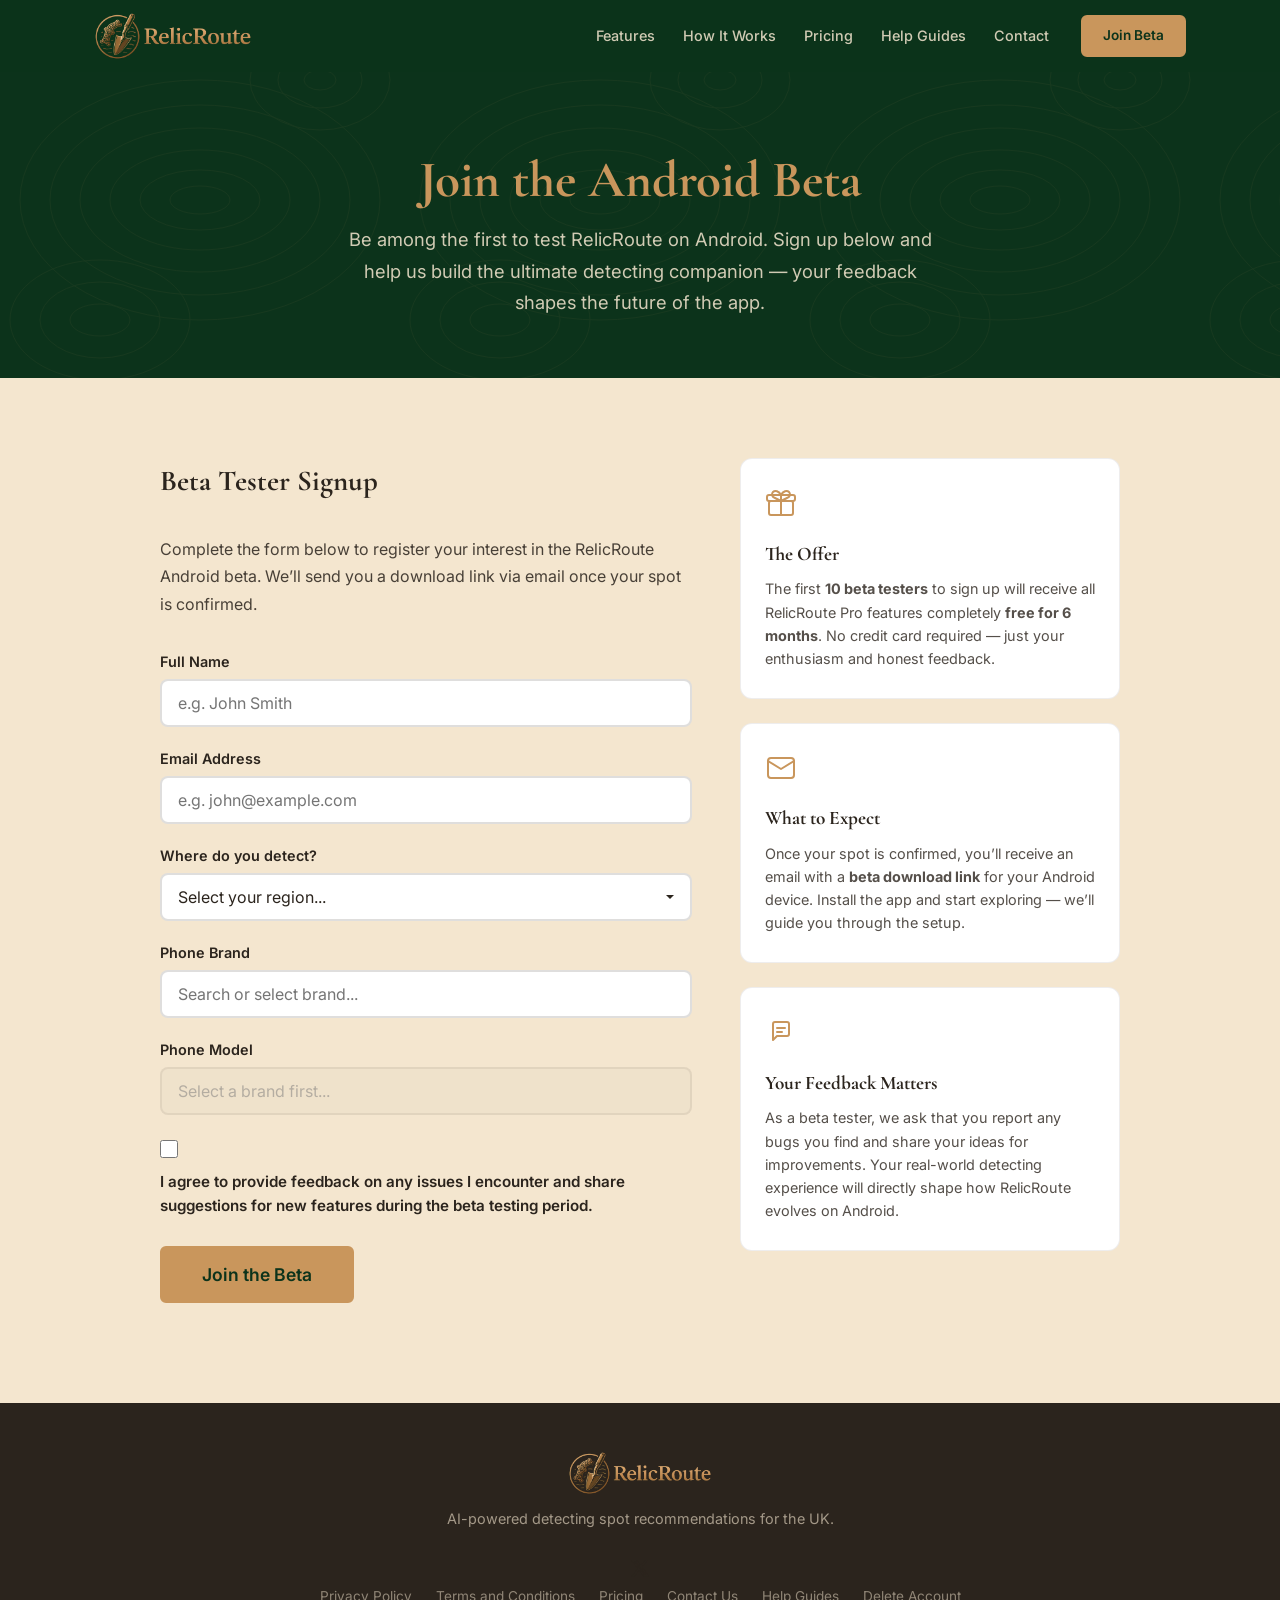
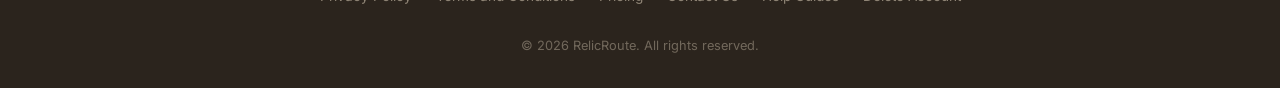
==== commit 4eddbda3: "Add X/Twitter link to footer and detecting location field to beta form Co-Authored-By: Claude Opus 4" ====
--- a/beta.html
+++ b/beta.html
@@ -98,6 +98,19 @@
               </div>
 
               <div class="form-group">
+                <label for="detect-location">Where do you detect?</label>
+                <select id="detect-location" name="detect_location" required>
+                  <option value="" disabled selected>Select your region...</option>
+                  <option value="Wales">Wales</option>
+                  <option value="England">England</option>
+                  <option value="Scotland">Scotland</option>
+                  <option value="Northern Ireland">Northern Ireland</option>
+                  <option value="United States">United States</option>
+                  <option value="Rest of world">Rest of world</option>
+                </select>
+              </div>
+
+              <div class="form-group">
                 <label for="device-brand">Phone Brand</label>
                 <div class="searchable-select" id="brand-select">
                   <input type="text" class="searchable-select-input" id="device-brand" placeholder="Search or select brand..." autocomplete="off" aria-haspopup="listbox" aria-expanded="false">
@@ -178,6 +191,9 @@
       <div class="footer-brand">
         <img src="relicroute-logo.png" alt="RelicRoute" class="footer-logo" width="160">
         <p class="footer-tagline">AI-powered detecting spot recommendations for the UK.</p>
+        <a href="https://x.com/RelicRoute" target="_blank" rel="noopener noreferrer" aria-label="Follow us on X" class="footer-social-link">
+          <svg width="20" height="20" viewBox="0 0 24 24" fill="currentColor" aria-hidden="true"><path d="M18.244 2.25h3.308l-7.227 8.26 8.502 11.24H16.17l-5.214-6.817L4.99 21.75H1.68l7.73-8.835L1.254 2.25H8.08l4.713 6.231zm-1.161 17.52h1.833L7.084 4.126H5.117z"/></svg>
+        </a>
       </div>
       <nav class="footer-links" aria-label="Footer navigation">
         <a href="privacy.html">Privacy Policy</a>
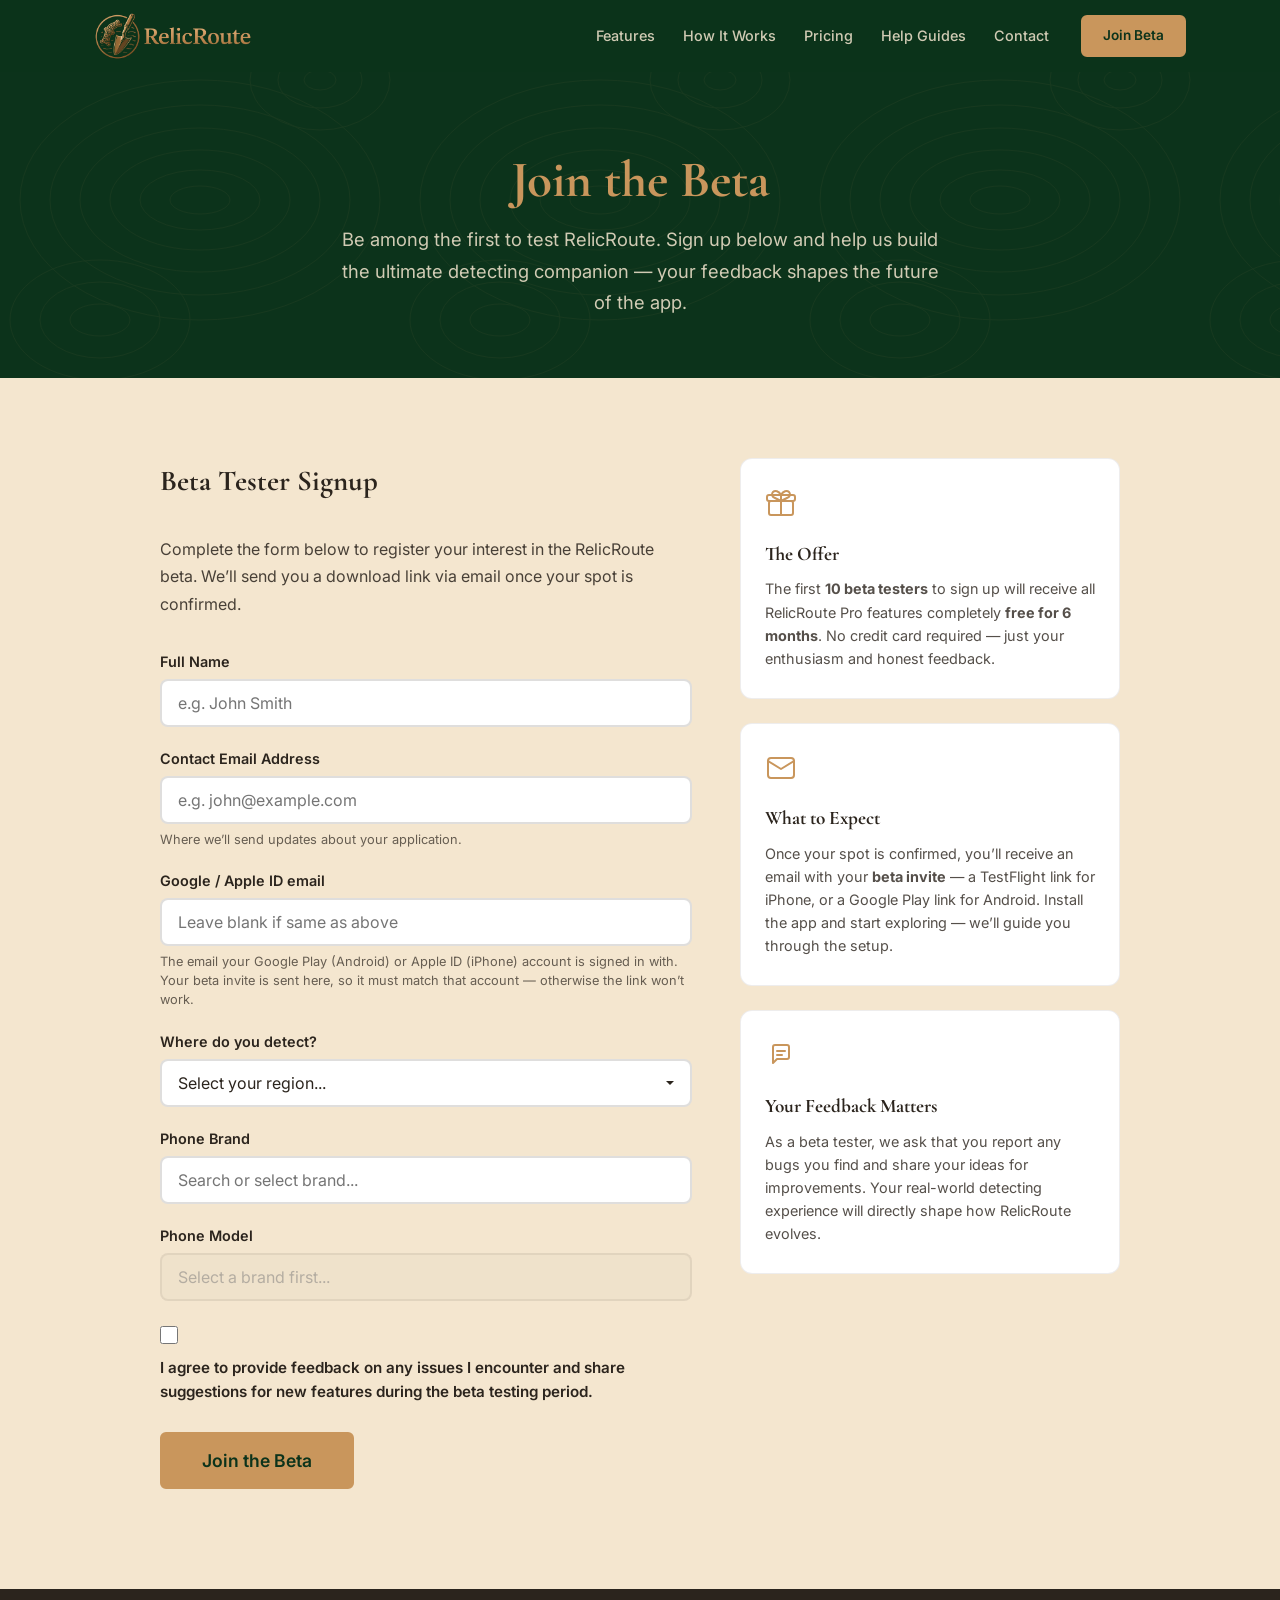
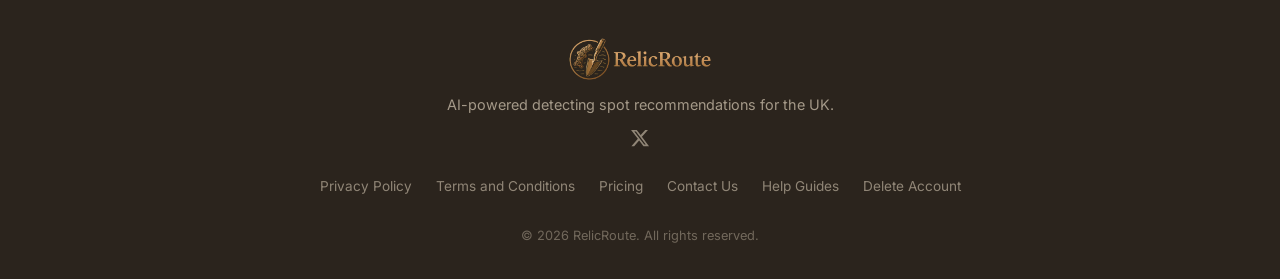
==== commit 60e2b216: "Update site for iOS beta launch (cross-platform) The iOS beta is now live alongside Android, so remo" ====
--- a/beta.html
+++ b/beta.html
@@ -3,16 +3,16 @@
 <head>
   <meta charset="UTF-8">
   <meta name="viewport" content="width=device-width, initial-scale=1.0">
-  <meta name="description" content="Join the RelicRoute Android beta — Be one of the first 10 testers and get all features free for 6 months. Help shape the future of AI-powered metal detecting.">
+  <meta name="description" content="Join the RelicRoute beta — Be one of the first 10 testers and get all features free for 6 months. Help shape the future of AI-powered metal detecting.">
   <meta name="robots" content="index, follow">
   <meta name="author" content="RelicRoute">
   <meta name="google-site-verification" content="62xCfvaOAFISEsQDNZ6DNPzke8ZOVSslEIPbZOKiRK8">
-  <title>Android Beta Signup — RelicRoute</title>
+  <title>Beta Signup — RelicRoute</title>
 
   <link rel="canonical" href="https://www.relicroute.co.uk/beta.html">
 
   <!-- Open Graph -->
-  <meta property="og:title" content="Join the RelicRoute Android Beta">
+  <meta property="og:title" content="Join the RelicRoute Beta">
   <meta property="og:description" content="Be one of the first 10 testers and get all features free for 6 months. Help shape the future of AI-powered metal detecting.">
   <meta property="og:type" content="website">
   <meta property="og:url" content="https://www.relicroute.co.uk/beta.html">
@@ -22,7 +22,7 @@
 
   <!-- Twitter Card -->
   <meta name="twitter:card" content="summary">
-  <meta name="twitter:title" content="Join the RelicRoute Android Beta">
+  <meta name="twitter:title" content="Join the RelicRoute Beta">
   <meta name="twitter:description" content="Be one of the first 10 testers and get all features free for 6 months. Help shape the future of AI-powered metal detecting.">
   <meta name="twitter:image" content="https://www.relicroute.co.uk/relicroute-logo.png">
 
@@ -64,8 +64,8 @@
     <section class="page-hero">
       <div class="contour-bg" aria-hidden="true"></div>
       <div class="container page-hero-content">
-        <h1 class="page-hero-headline">Join the Android Beta</h1>
-        <p class="page-hero-sub">Be among the first to test RelicRoute on Android. Sign up below and help us build the ultimate detecting companion &mdash; your feedback shapes the future of the app.</p>
+        <h1 class="page-hero-headline">Join the Beta</h1>
+        <p class="page-hero-sub">Be among the first to test RelicRoute. Sign up below and help us build the ultimate detecting companion &mdash; your feedback shapes the future of the app.</p>
       </div>
     </section>
 
@@ -78,13 +78,13 @@
           <div class="contact-form-wrapper">
             <h2 class="contact-heading">Beta Tester Signup</h2>
             <p style="color: var(--charcoal-earth); opacity: 0.85; margin-bottom: 2rem; line-height: 1.7;">
-              Complete the form below to register your interest in the RelicRoute Android beta.
+              Complete the form below to register your interest in the RelicRoute beta.
               We&rsquo;ll send you a download link via email once your spot is confirmed.
             </p>
 
             <form class="contact-form" id="beta-signup-form" action="https://api.web3forms.com/submit" method="POST" data-success-message="You're on the list! We'll email you when your beta spot is confirmed.">
               <input type="hidden" name="access_key" value="f8582b1a-b7b0-479b-9b4d-2da1526fd0a1">
-              <input type="hidden" name="subject" value="New Android Beta Signup">
+              <input type="hidden" name="subject" value="New Beta Signup">
               <input type="checkbox" name="botcheck" style="display:none" aria-hidden="true">
 
               <div class="form-group">
@@ -93,8 +93,15 @@
               </div>
 
               <div class="form-group">
-                <label for="email">Email Address</label>
+                <label for="email">Contact Email Address</label>
                 <input type="email" id="email" name="email" required placeholder="e.g. john@example.com" autocomplete="email">
+                <p class="form-hint">Where we&rsquo;ll send updates about your application.</p>
+              </div>
+
+              <div class="form-group">
+                <label for="store-email">Google / Apple ID email</label>
+                <input type="email" id="store-email" name="store_email" placeholder="Leave blank if same as above" autocomplete="email">
+                <p class="form-hint">The email your Google Play (Android) or Apple ID (iPhone) account is signed in with. Your beta invite is sent here, so it must match that account &mdash; otherwise the link won&rsquo;t work.</p>
               </div>
 
               <div class="form-group">
@@ -164,7 +171,7 @@
                 </svg>
               </div>
               <h3>What to Expect</h3>
-              <p>Once your spot is confirmed, you&rsquo;ll receive an email with a <strong>beta download link</strong> for your Android device. Install the app and start exploring &mdash; we&rsquo;ll guide you through the setup.</p>
+              <p>Once your spot is confirmed, you&rsquo;ll receive an email with your <strong>beta invite</strong> &mdash; a TestFlight link for iPhone, or a Google Play link for Android. Install the app and start exploring &mdash; we&rsquo;ll guide you through the setup.</p>
             </div>
 
             <div class="contact-info-card">
@@ -175,7 +182,7 @@
                 </svg>
               </div>
               <h3>Your Feedback Matters</h3>
-              <p>As a beta tester, we ask that you report any bugs you find and share your ideas for improvements. Your real-world detecting experience will directly shape how RelicRoute evolves on Android.</p>
+              <p>As a beta tester, we ask that you report any bugs you find and share your ideas for improvements. Your real-world detecting experience will directly shape how RelicRoute evolves.</p>
             </div>
           </aside>
 
--- a/css/styles.css
+++ b/css/styles.css
@@ -990,7 +990,22 @@
   font-size: 0.9rem;
   color: var(--parchment);
   opacity: 0.6;
+  margin-bottom: 12px;
+}
+
+.footer-social-link {
+  display: inline-flex;
+  align-items: center;
+  justify-content: center;
+  color: var(--parchment);
+  opacity: 0.5;
+  transition: opacity 0.2s, color 0.2s;
   margin-bottom: 28px;
+}
+
+.footer-social-link:hover {
+  opacity: 1;
+  color: var(--brand-bronze);
 }
 
 .footer-links {
@@ -1125,6 +1140,14 @@
   font-size: 0.9rem;
   font-weight: 600;
   color: var(--charcoal-earth);
+}
+
+.form-hint {
+  font-size: 0.8rem;
+  line-height: 1.5;
+  color: var(--charcoal-earth);
+  opacity: 0.7;
+  margin: 0;
 }
 
 .form-group input,
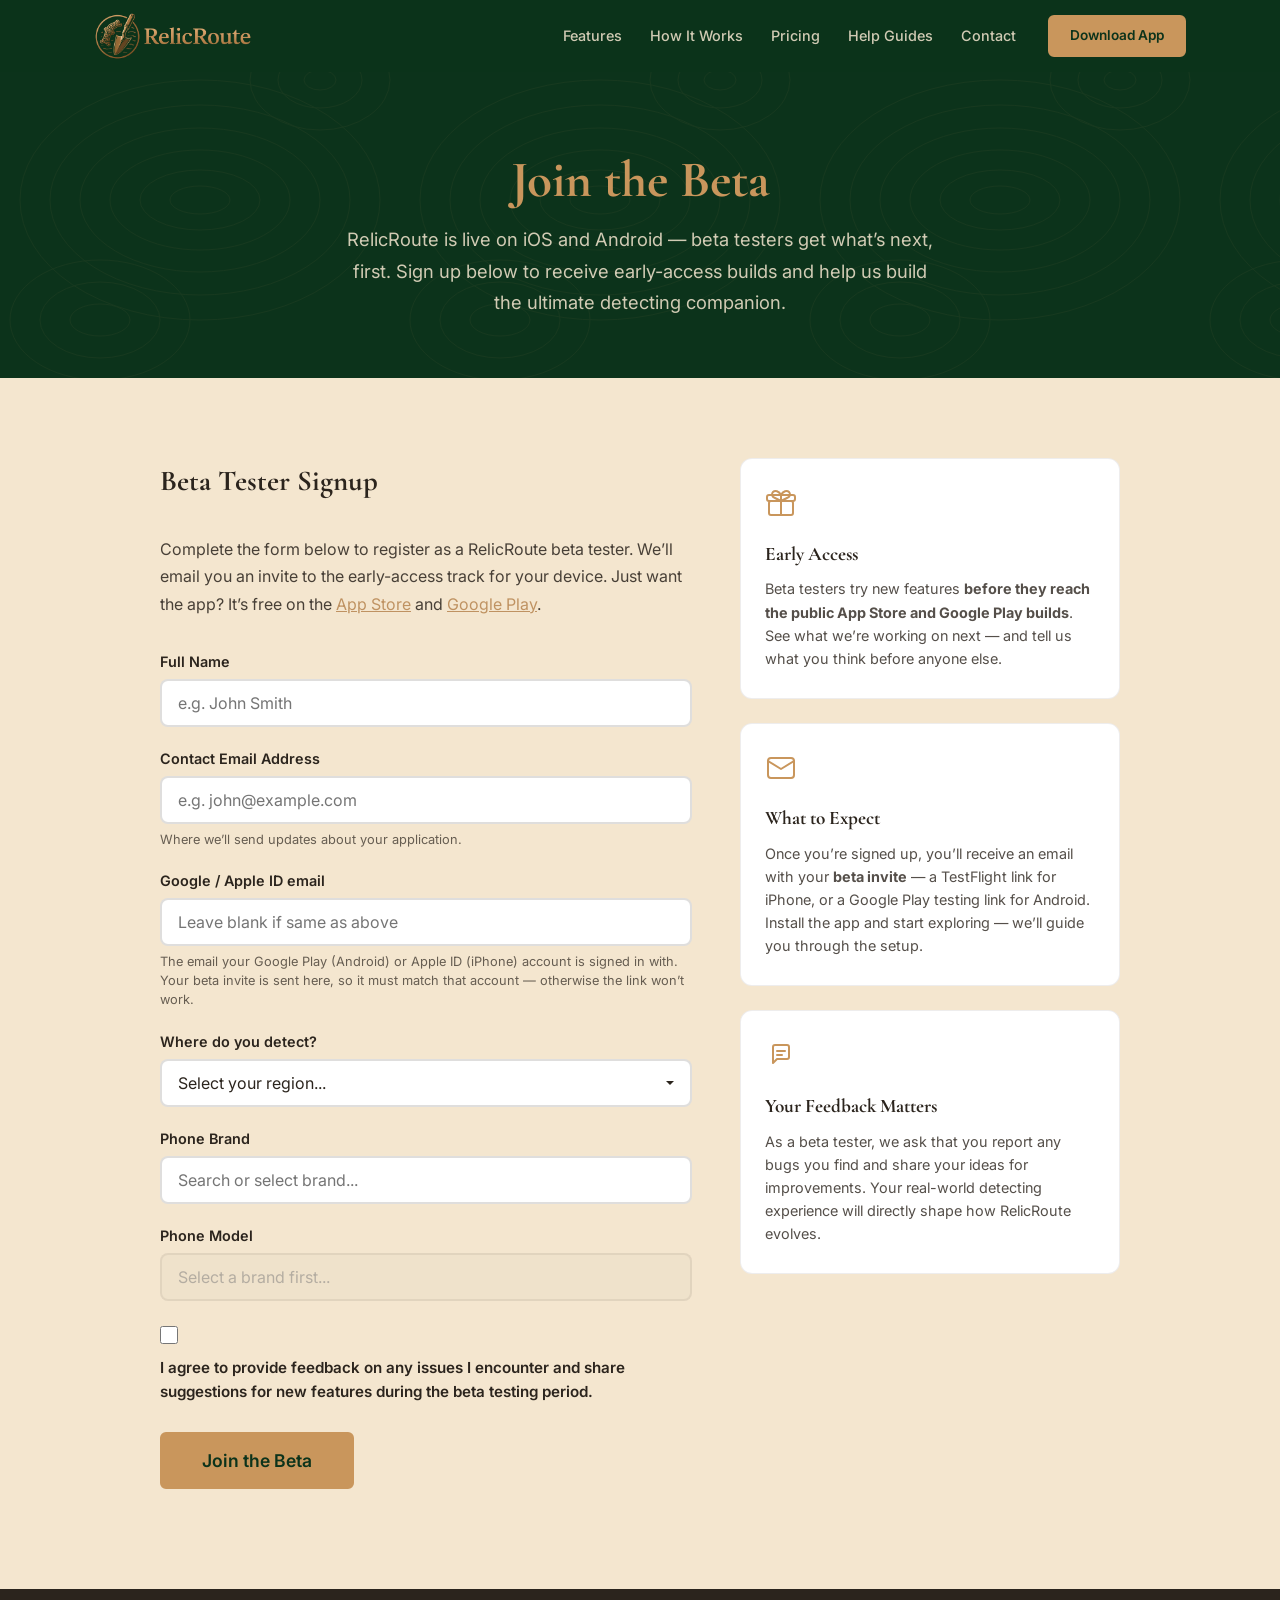
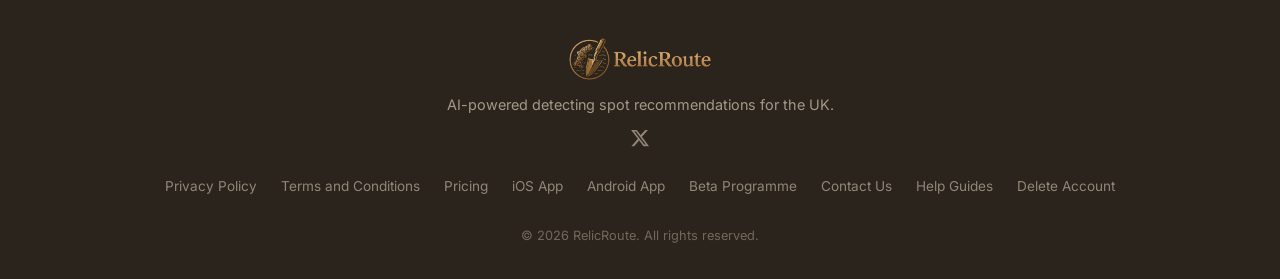
==== commit d29ffa56: "Announce iOS and Android availability with smart download CTAs The app is now live on both the App S" ====
--- a/beta.html
+++ b/beta.html
@@ -3,7 +3,7 @@
 <head>
   <meta charset="UTF-8">
   <meta name="viewport" content="width=device-width, initial-scale=1.0">
-  <meta name="description" content="Join the RelicRoute beta — Be one of the first 10 testers and get all features free for 6 months. Help shape the future of AI-powered metal detecting.">
+  <meta name="description" content="Join the RelicRoute beta programme — get early access to new features before they reach the App Store and Google Play, and help shape the future of AI-powered metal detecting.">
   <meta name="robots" content="index, follow">
   <meta name="author" content="RelicRoute">
   <meta name="google-site-verification" content="62xCfvaOAFISEsQDNZ6DNPzke8ZOVSslEIPbZOKiRK8">
@@ -13,7 +13,7 @@
 
   <!-- Open Graph -->
   <meta property="og:title" content="Join the RelicRoute Beta">
-  <meta property="og:description" content="Be one of the first 10 testers and get all features free for 6 months. Help shape the future of AI-powered metal detecting.">
+  <meta property="og:description" content="Get early access to new features before they reach the App Store and Google Play, and help shape the future of AI-powered metal detecting.">
   <meta property="og:type" content="website">
   <meta property="og:url" content="https://www.relicroute.co.uk/beta.html">
   <meta property="og:image" content="https://www.relicroute.co.uk/relicroute-logo.png">
@@ -23,7 +23,7 @@
   <!-- Twitter Card -->
   <meta name="twitter:card" content="summary">
   <meta name="twitter:title" content="Join the RelicRoute Beta">
-  <meta name="twitter:description" content="Be one of the first 10 testers and get all features free for 6 months. Help shape the future of AI-powered metal detecting.">
+  <meta name="twitter:description" content="Get early access to new features before they reach the App Store and Google Play, and help shape the future of AI-powered metal detecting.">
   <meta name="twitter:image" content="https://www.relicroute.co.uk/relicroute-logo.png">
 
   <link rel="preconnect" href="https://fonts.googleapis.com">
@@ -53,7 +53,7 @@
           <li><a href="help.html">Help Guides</a></li>
           <li><a href="contact.html">Contact</a></li>
         </ul>
-        <a href="beta.html" class="btn btn-bronze btn-sm">Join Beta</a>
+        <a href="index.html#download" class="btn btn-bronze btn-sm" data-store-link>Download App</a>
       </div>
     </nav>
   </header>
@@ -65,7 +65,7 @@
       <div class="contour-bg" aria-hidden="true"></div>
       <div class="container page-hero-content">
         <h1 class="page-hero-headline">Join the Beta</h1>
-        <p class="page-hero-sub">Be among the first to test RelicRoute. Sign up below and help us build the ultimate detecting companion &mdash; your feedback shapes the future of the app.</p>
+        <p class="page-hero-sub">RelicRoute is live on iOS and Android &mdash; beta testers get what&rsquo;s next, first. Sign up below to receive early-access builds and help us build the ultimate detecting companion.</p>
       </div>
     </section>
 
@@ -78,11 +78,12 @@
           <div class="contact-form-wrapper">
             <h2 class="contact-heading">Beta Tester Signup</h2>
             <p style="color: var(--charcoal-earth); opacity: 0.85; margin-bottom: 2rem; line-height: 1.7;">
-              Complete the form below to register your interest in the RelicRoute beta.
-              We&rsquo;ll send you a download link via email once your spot is confirmed.
+              Complete the form below to register as a RelicRoute beta tester.
+              We&rsquo;ll email you an invite to the early-access track for your device.
+              Just want the app? It&rsquo;s free on the <a href="https://apps.apple.com/us/app/relicroute/id6799253953" target="_blank" rel="noopener noreferrer">App Store</a> and <a href="https://play.google.com/store/apps/details?id=com.relicroute.app&amp;pcampaignid=web_share" target="_blank" rel="noopener noreferrer">Google Play</a>.
             </p>
 
-            <form class="contact-form" id="beta-signup-form" action="https://api.web3forms.com/submit" method="POST" data-success-message="You're on the list! We'll email you when your beta spot is confirmed.">
+            <form class="contact-form" id="beta-signup-form" action="https://api.web3forms.com/submit" method="POST" data-success-message="You're on the list! We'll email your beta invite soon.">
               <input type="hidden" name="access_key" value="f8582b1a-b7b0-479b-9b4d-2da1526fd0a1">
               <input type="hidden" name="subject" value="New Beta Signup">
               <input type="checkbox" name="botcheck" style="display:none" aria-hidden="true">
@@ -159,8 +160,8 @@
                   <path d="M16 8c2-4 6-5 8-3s1 5-2 6l-6 3"/>
                 </svg>
               </div>
-              <h3>The Offer</h3>
-              <p>The first <strong>10 beta testers</strong> to sign up will receive all RelicRoute Pro features completely <strong>free for 6 months</strong>. No credit card required &mdash; just your enthusiasm and honest feedback.</p>
+              <h3>Early Access</h3>
+              <p>Beta testers try new features <strong>before they reach the public App Store and Google Play builds</strong>. See what we&rsquo;re working on next &mdash; and tell us what you think before anyone else.</p>
             </div>
 
             <div class="contact-info-card">
@@ -171,7 +172,7 @@
                 </svg>
               </div>
               <h3>What to Expect</h3>
-              <p>Once your spot is confirmed, you&rsquo;ll receive an email with your <strong>beta invite</strong> &mdash; a TestFlight link for iPhone, or a Google Play link for Android. Install the app and start exploring &mdash; we&rsquo;ll guide you through the setup.</p>
+              <p>Once you&rsquo;re signed up, you&rsquo;ll receive an email with your <strong>beta invite</strong> &mdash; a TestFlight link for iPhone, or a Google Play testing link for Android. Install the app and start exploring &mdash; we&rsquo;ll guide you through the setup.</p>
             </div>
 
             <div class="contact-info-card">
@@ -206,6 +207,9 @@
         <a href="privacy.html">Privacy Policy</a>
         <a href="terms.html">Terms and Conditions</a>
         <a href="pricing.html">Pricing</a>
+        <a href="https://apps.apple.com/us/app/relicroute/id6799253953" target="_blank" rel="noopener noreferrer">iOS App</a>
+        <a href="https://play.google.com/store/apps/details?id=com.relicroute.app&amp;pcampaignid=web_share" target="_blank" rel="noopener noreferrer">Android App</a>
+        <a href="beta.html">Beta Programme</a>
         <a href="contact.html">Contact Us</a>
         <a href="help.html">Help Guides</a>
         <a href="delete-account.html">Delete Account</a>
--- a/css/styles.css
+++ b/css/styles.css
@@ -123,6 +123,24 @@
   flex-shrink: 0;
 }
 
+/* Platform-aware store buttons — js/main.js adds .platform-ios / .platform-android to <html> */
+.platform-ios .btn-store[data-store="ios"],
+.platform-android .btn-store[data-store="android"] {
+  background: var(--brand-bronze);
+  color: var(--relic-green);
+}
+
+.platform-ios .btn-store[data-store="ios"]:hover,
+.platform-android .btn-store[data-store="android"]:hover {
+  background: var(--deep-bronze);
+  border-color: var(--deep-bronze);
+}
+
+.platform-ios .hero-ctas .btn-store[data-store="ios"],
+.platform-android .hero-ctas .btn-store[data-store="android"] {
+  order: -1;
+}
+
 .btn-sm {
   padding: 8px 20px;
   font-size: 0.85rem;
@@ -321,7 +339,25 @@
   flex-wrap: wrap;
   gap: 16px;
   justify-content: center;
+  margin-bottom: 16px;
+  scroll-margin-top: calc(var(--header-height) + 24px);
+}
+
+.hero-beta-note {
+  font-size: 0.9rem;
+  color: var(--parchment);
+  opacity: 0.85;
   margin-bottom: 48px;
+}
+
+.hero-beta-note a {
+  color: var(--brand-bronze);
+  text-decoration: underline;
+  text-underline-offset: 3px;
+}
+
+.hero-beta-note a:hover {
+  color: var(--deep-bronze);
 }
 
 .hero-quote {
@@ -1597,6 +1633,12 @@
   color: var(--relic-green);
 }
 
+.help-article-body a,
+.contact-form-wrapper p a {
+  color: var(--deep-bronze);
+  text-decoration: underline;
+}
+
 /* Help CTA */
 .help-cta {
   text-align: center;
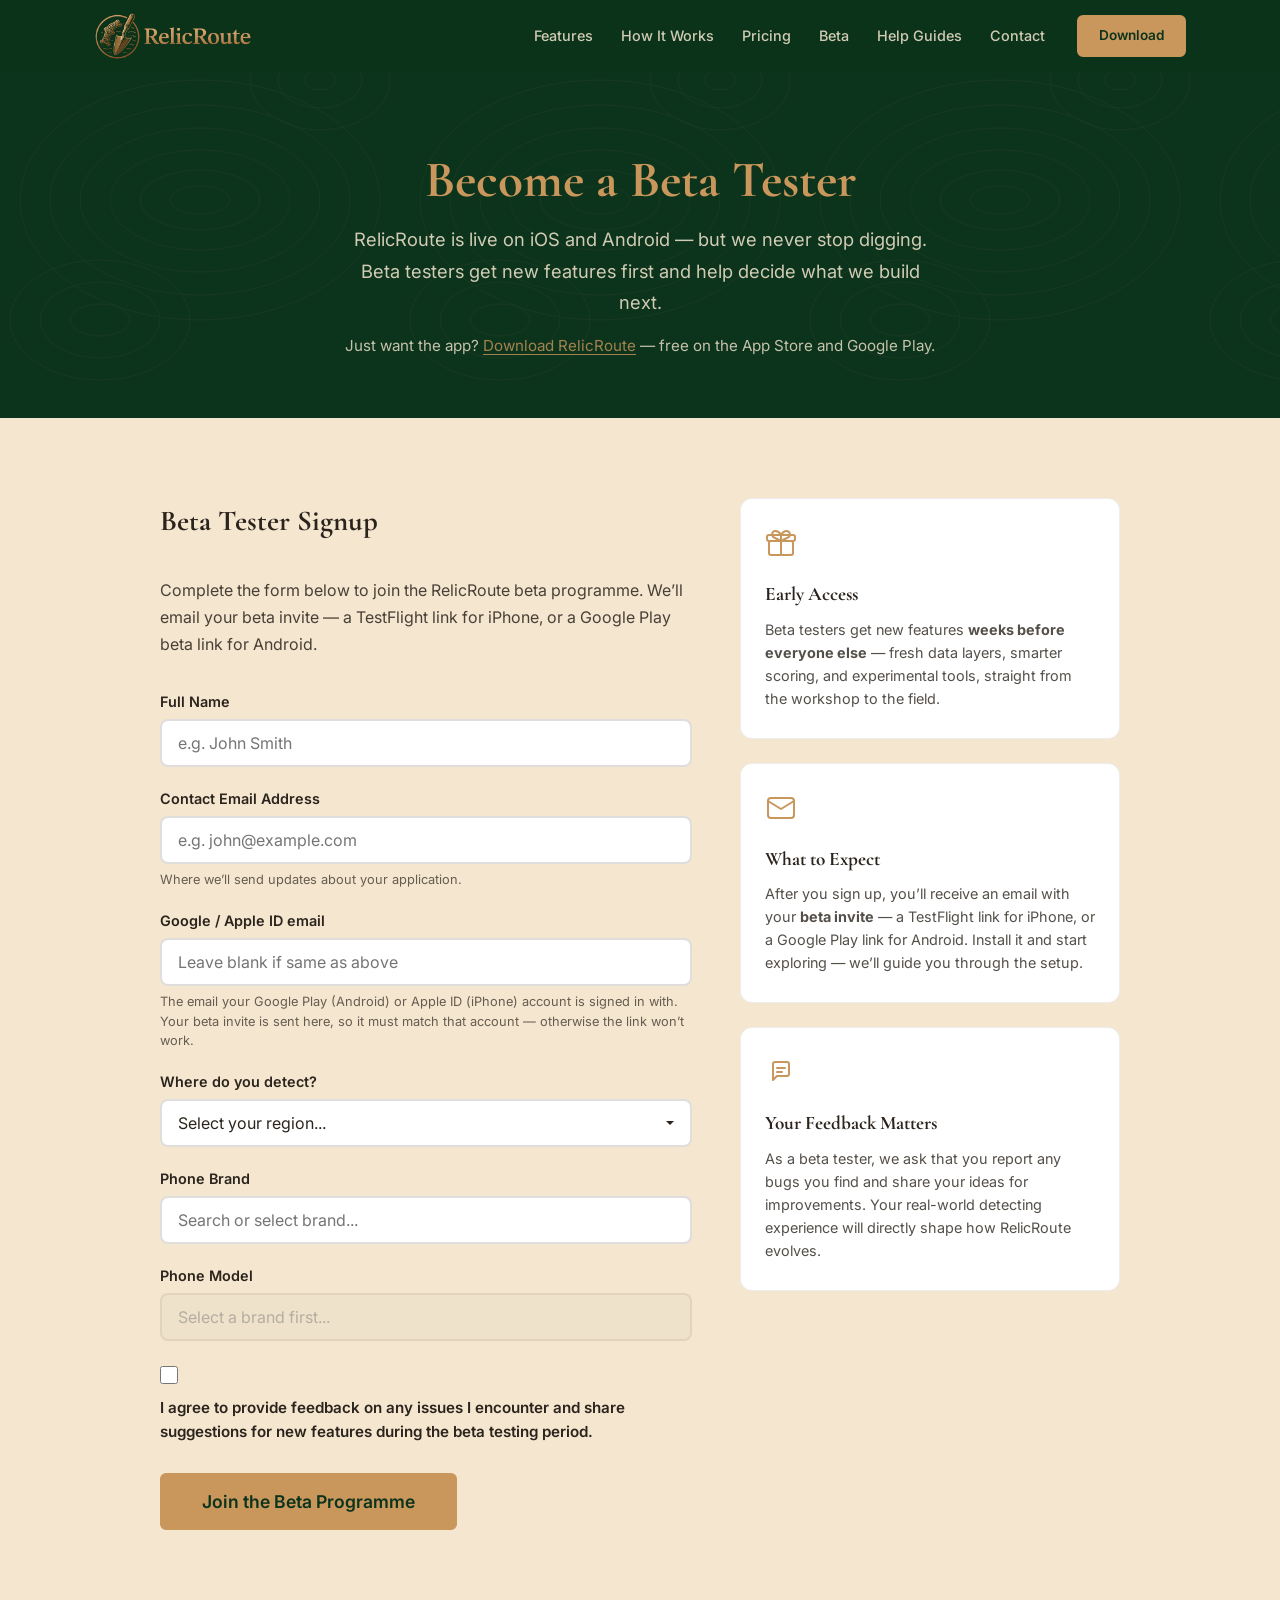
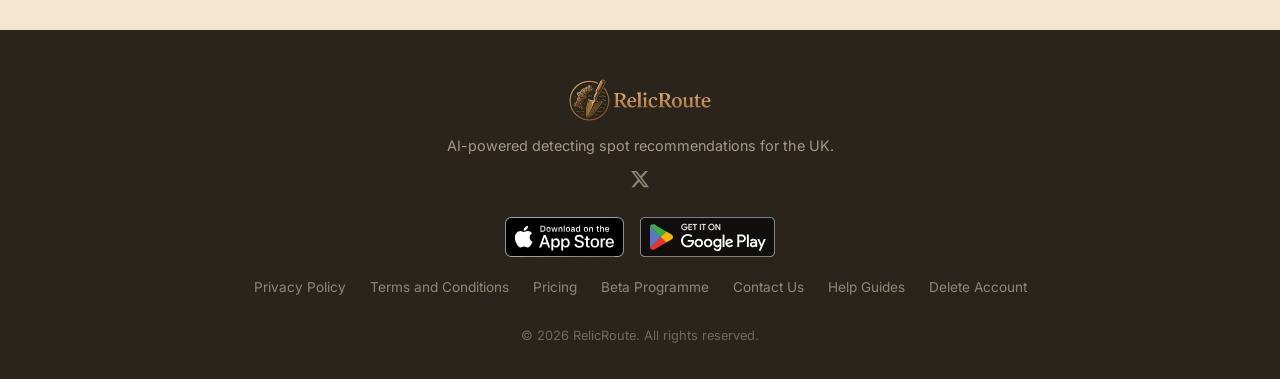
==== commit de6d0fe4: "Update site for GA launch on iOS and Android - Replace beta-signup CTAs with smart download CTAs: JS" ====
--- a/beta.html
+++ b/beta.html
@@ -3,17 +3,18 @@
 <head>
   <meta charset="UTF-8">
   <meta name="viewport" content="width=device-width, initial-scale=1.0">
-  <meta name="description" content="Join the RelicRoute beta programme — get early access to new features before they reach the App Store and Google Play, and help shape the future of AI-powered metal detecting.">
+  <meta name="apple-itunes-app" content="app-id=6799253953">
+  <meta name="description" content="Become a RelicRoute beta tester — get early access to new features before general release and help shape the UK's smartest detecting companion.">
   <meta name="robots" content="index, follow">
   <meta name="author" content="RelicRoute">
   <meta name="google-site-verification" content="62xCfvaOAFISEsQDNZ6DNPzke8ZOVSslEIPbZOKiRK8">
-  <title>Beta Signup — RelicRoute</title>
+  <title>Become a Beta Tester — RelicRoute</title>
 
   <link rel="canonical" href="https://www.relicroute.co.uk/beta.html">
 
   <!-- Open Graph -->
-  <meta property="og:title" content="Join the RelicRoute Beta">
-  <meta property="og:description" content="Get early access to new features before they reach the App Store and Google Play, and help shape the future of AI-powered metal detecting.">
+  <meta property="og:title" content="Become a RelicRoute Beta Tester">
+  <meta property="og:description" content="Get early access to new RelicRoute features before general release. The app is live on iOS and Android — beta testers try what's next.">
   <meta property="og:type" content="website">
   <meta property="og:url" content="https://www.relicroute.co.uk/beta.html">
   <meta property="og:image" content="https://www.relicroute.co.uk/relicroute-logo.png">
@@ -22,8 +23,8 @@
 
   <!-- Twitter Card -->
   <meta name="twitter:card" content="summary">
-  <meta name="twitter:title" content="Join the RelicRoute Beta">
-  <meta name="twitter:description" content="Get early access to new features before they reach the App Store and Google Play, and help shape the future of AI-powered metal detecting.">
+  <meta name="twitter:title" content="Become a RelicRoute Beta Tester">
+  <meta name="twitter:description" content="Get early access to new RelicRoute features before general release. The app is live on iOS and Android — beta testers try what's next.">
   <meta name="twitter:image" content="https://www.relicroute.co.uk/relicroute-logo.png">
 
   <link rel="preconnect" href="https://fonts.googleapis.com">
@@ -50,10 +51,11 @@
           <li><a href="index.html#features">Features</a></li>
           <li><a href="index.html#how-it-works">How It Works</a></li>
           <li><a href="pricing.html">Pricing</a></li>
+          <li><a href="beta.html">Beta</a></li>
           <li><a href="help.html">Help Guides</a></li>
           <li><a href="contact.html">Contact</a></li>
         </ul>
-        <a href="index.html#download" class="btn btn-bronze btn-sm" data-store-link>Download App</a>
+        <a href="index.html#download" class="btn btn-bronze btn-sm js-smart-download">Download</a>
       </div>
     </nav>
   </header>
@@ -64,8 +66,9 @@
     <section class="page-hero">
       <div class="contour-bg" aria-hidden="true"></div>
       <div class="container page-hero-content">
-        <h1 class="page-hero-headline">Join the Beta</h1>
-        <p class="page-hero-sub">RelicRoute is live on iOS and Android &mdash; beta testers get what&rsquo;s next, first. Sign up below to receive early-access builds and help us build the ultimate detecting companion.</p>
+        <h1 class="page-hero-headline">Become a Beta Tester</h1>
+        <p class="page-hero-sub">RelicRoute is live on iOS and Android &mdash; but we never stop digging. Beta testers get new features first and help decide what we build next.</p>
+        <p class="page-hero-note">Just want the app? <a href="index.html#download" class="js-smart-download">Download RelicRoute</a> &mdash; free on the App Store and Google Play.</p>
       </div>
     </section>
 
@@ -78,12 +81,11 @@
           <div class="contact-form-wrapper">
             <h2 class="contact-heading">Beta Tester Signup</h2>
             <p style="color: var(--charcoal-earth); opacity: 0.85; margin-bottom: 2rem; line-height: 1.7;">
-              Complete the form below to register as a RelicRoute beta tester.
-              We&rsquo;ll email you an invite to the early-access track for your device.
-              Just want the app? It&rsquo;s free on the <a href="https://apps.apple.com/us/app/relicroute/id6799253953" target="_blank" rel="noopener noreferrer">App Store</a> and <a href="https://play.google.com/store/apps/details?id=com.relicroute.app&amp;pcampaignid=web_share" target="_blank" rel="noopener noreferrer">Google Play</a>.
+              Complete the form below to join the RelicRoute beta programme.
+              We&rsquo;ll email your beta invite &mdash; a TestFlight link for iPhone, or a Google Play beta link for Android.
             </p>
 
-            <form class="contact-form" id="beta-signup-form" action="https://api.web3forms.com/submit" method="POST" data-success-message="You're on the list! We'll email your beta invite soon.">
+            <form class="contact-form" id="beta-signup-form" action="https://api.web3forms.com/submit" method="POST" data-success-message="You're on the list! Keep an eye on your inbox — your beta invite is on its way.">
               <input type="hidden" name="access_key" value="f8582b1a-b7b0-479b-9b4d-2da1526fd0a1">
               <input type="hidden" name="subject" value="New Beta Signup">
               <input type="checkbox" name="botcheck" style="display:none" aria-hidden="true">
@@ -143,7 +145,7 @@
                 </label>
               </div>
 
-              <button type="submit" class="btn btn-bronze btn-lg contact-submit">Join the Beta</button>
+              <button type="submit" class="btn btn-bronze btn-lg contact-submit">Join the Beta Programme</button>
               <div class="form-status" role="alert" aria-live="polite"></div>
             </form>
           </div>
@@ -161,7 +163,7 @@
                 </svg>
               </div>
               <h3>Early Access</h3>
-              <p>Beta testers try new features <strong>before they reach the public App Store and Google Play builds</strong>. See what we&rsquo;re working on next &mdash; and tell us what you think before anyone else.</p>
+              <p>Beta testers get new features <strong>weeks before everyone else</strong> &mdash; fresh data layers, smarter scoring, and experimental tools, straight from the workshop to the field.</p>
             </div>
 
             <div class="contact-info-card">
@@ -172,7 +174,7 @@
                 </svg>
               </div>
               <h3>What to Expect</h3>
-              <p>Once you&rsquo;re signed up, you&rsquo;ll receive an email with your <strong>beta invite</strong> &mdash; a TestFlight link for iPhone, or a Google Play testing link for Android. Install the app and start exploring &mdash; we&rsquo;ll guide you through the setup.</p>
+              <p>After you sign up, you&rsquo;ll receive an email with your <strong>beta invite</strong> &mdash; a TestFlight link for iPhone, or a Google Play link for Android. Install it and start exploring &mdash; we&rsquo;ll guide you through the setup.</p>
             </div>
 
             <div class="contact-info-card">
@@ -202,13 +204,19 @@
         <a href="https://x.com/RelicRoute" target="_blank" rel="noopener noreferrer" aria-label="Follow us on X" class="footer-social-link">
           <svg width="20" height="20" viewBox="0 0 24 24" fill="currentColor" aria-hidden="true"><path d="M18.244 2.25h3.308l-7.227 8.26 8.502 11.24H16.17l-5.214-6.817L4.99 21.75H1.68l7.73-8.835L1.254 2.25H8.08l4.713 6.231zm-1.161 17.52h1.833L7.084 4.126H5.117z"/></svg>
         </a>
+        <div class="store-badges store-badges--footer">
+          <a href="https://apps.apple.com/us/app/relicroute/id6799253953" class="store-badge" data-store="ios" target="_blank" rel="noopener noreferrer">
+            <img src="images/app-store-badge.svg" alt="Download on the App Store" width="120" height="40" loading="lazy">
+          </a>
+          <a href="https://play.google.com/store/apps/details?id=com.relicroute.app&amp;pcampaignid=web_share" class="store-badge" data-store="android" target="_blank" rel="noopener noreferrer">
+            <img src="images/google-play-badge.svg" alt="Get it on Google Play" width="135" height="40" loading="lazy">
+          </a>
+        </div>
       </div>
       <nav class="footer-links" aria-label="Footer navigation">
         <a href="privacy.html">Privacy Policy</a>
         <a href="terms.html">Terms and Conditions</a>
         <a href="pricing.html">Pricing</a>
-        <a href="https://apps.apple.com/us/app/relicroute/id6799253953" target="_blank" rel="noopener noreferrer">iOS App</a>
-        <a href="https://play.google.com/store/apps/details?id=com.relicroute.app&amp;pcampaignid=web_share" target="_blank" rel="noopener noreferrer">Android App</a>
         <a href="beta.html">Beta Programme</a>
         <a href="contact.html">Contact Us</a>
         <a href="help.html">Help Guides</a>
--- a/css/styles.css
+++ b/css/styles.css
@@ -123,24 +123,6 @@
   flex-shrink: 0;
 }
 
-/* Platform-aware store buttons — js/main.js adds .platform-ios / .platform-android to <html> */
-.platform-ios .btn-store[data-store="ios"],
-.platform-android .btn-store[data-store="android"] {
-  background: var(--brand-bronze);
-  color: var(--relic-green);
-}
-
-.platform-ios .btn-store[data-store="ios"]:hover,
-.platform-android .btn-store[data-store="android"]:hover {
-  background: var(--deep-bronze);
-  border-color: var(--deep-bronze);
-}
-
-.platform-ios .hero-ctas .btn-store[data-store="ios"],
-.platform-android .hero-ctas .btn-store[data-store="android"] {
-  order: -1;
-}
-
 .btn-sm {
   padding: 8px 20px;
   font-size: 0.85rem;
@@ -339,25 +321,7 @@
   flex-wrap: wrap;
   gap: 16px;
   justify-content: center;
-  margin-bottom: 16px;
-  scroll-margin-top: calc(var(--header-height) + 24px);
-}
-
-.hero-beta-note {
-  font-size: 0.9rem;
-  color: var(--parchment);
-  opacity: 0.85;
-  margin-bottom: 48px;
-}
-
-.hero-beta-note a {
-  color: var(--brand-bronze);
-  text-decoration: underline;
-  text-underline-offset: 3px;
-}
-
-.hero-beta-note a:hover {
-  color: var(--deep-bronze);
+  margin-bottom: 20px;
 }
 
 .hero-quote {
@@ -1071,6 +1035,77 @@
 }
 
 /* ===================================================
+   STORE BADGES (App Store / Google Play)
+   =================================================== */
+.store-badges {
+  display: flex;
+  flex-wrap: wrap;
+  align-items: center;
+  justify-content: center;
+  gap: 16px;
+}
+
+.store-badge {
+  display: inline-block;
+  transition: transform 0.2s var(--ease-out);
+}
+
+.store-badge:hover {
+  transform: translateY(-2px);
+}
+
+.store-badge img {
+  display: block;
+  height: 54px;
+  width: auto;
+}
+
+.store-badges--footer {
+  margin-bottom: 20px;
+}
+
+.store-badges--footer .store-badge img {
+  height: 40px;
+}
+
+/* Show only the matching store badge on detected mobile platforms */
+html[data-platform="ios"] .store-badge[data-store="android"],
+html[data-platform="android"] .store-badge[data-store="ios"] {
+  display: none;
+}
+
+.hero-beta-link,
+.download-beta-note {
+  font-size: 0.95rem;
+  color: var(--parchment);
+  opacity: 0.8;
+  line-height: 1.6;
+}
+
+.hero-beta-link {
+  margin-bottom: 48px;
+}
+
+.download-beta-note {
+  margin-top: 28px;
+}
+
+.hero-beta-link a,
+.download-beta-note a,
+.page-hero-note a {
+  color: var(--brand-bronze);
+  text-decoration: underline;
+  text-underline-offset: 3px;
+}
+
+.page-hero-note {
+  margin-top: 16px;
+  font-size: 0.95rem;
+  color: var(--parchment);
+  opacity: 0.8;
+}
+
+/* ===================================================
    SCROLL REVEAL ANIMATIONS
    =================================================== */
 .reveal {
@@ -1633,12 +1668,6 @@
   color: var(--relic-green);
 }
 
-.help-article-body a,
-.contact-form-wrapper p a {
-  color: var(--deep-bronze);
-  text-decoration: underline;
-}
-
 /* Help CTA */
 .help-cta {
   text-align: center;
@@ -1826,6 +1855,10 @@
     max-width: 300px;
   }
 
+  .store-badge img {
+    height: 46px;
+  }
+
   .hero-quote {
     margin-top: 8px;
   }
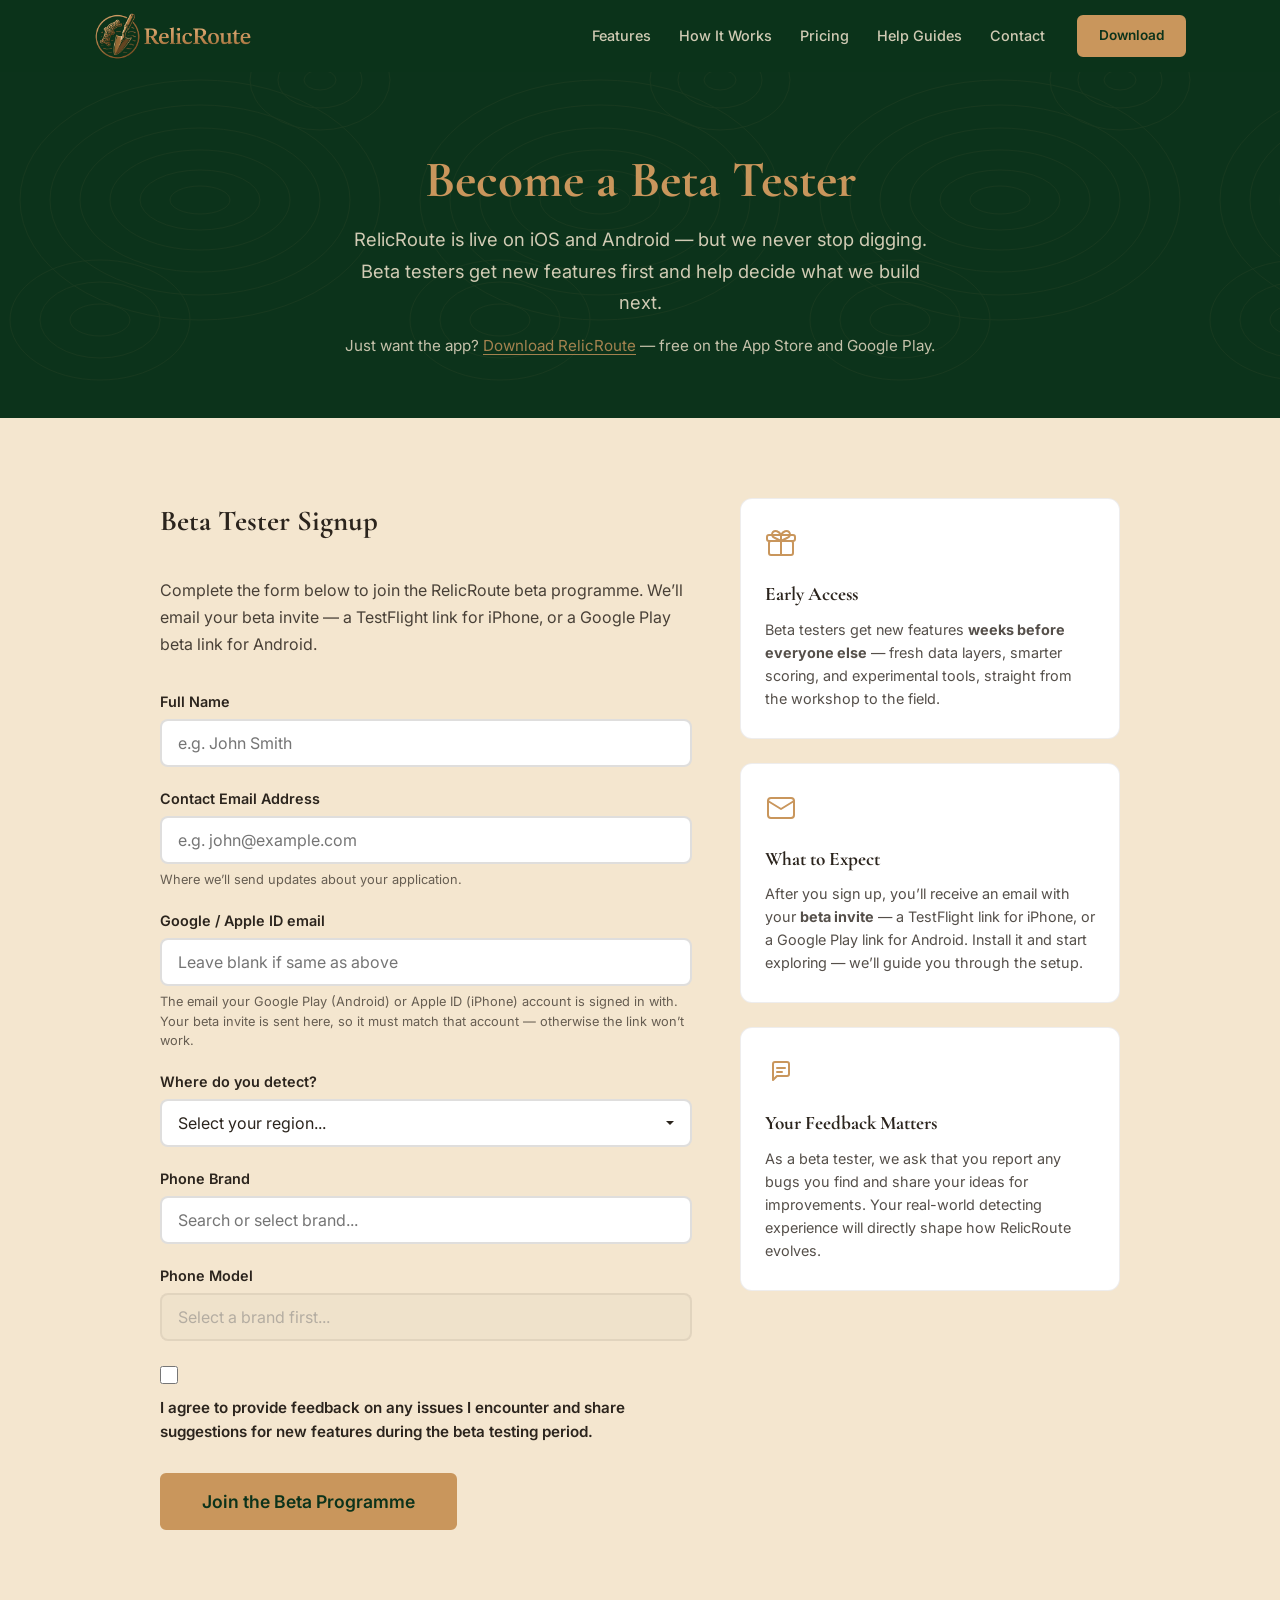
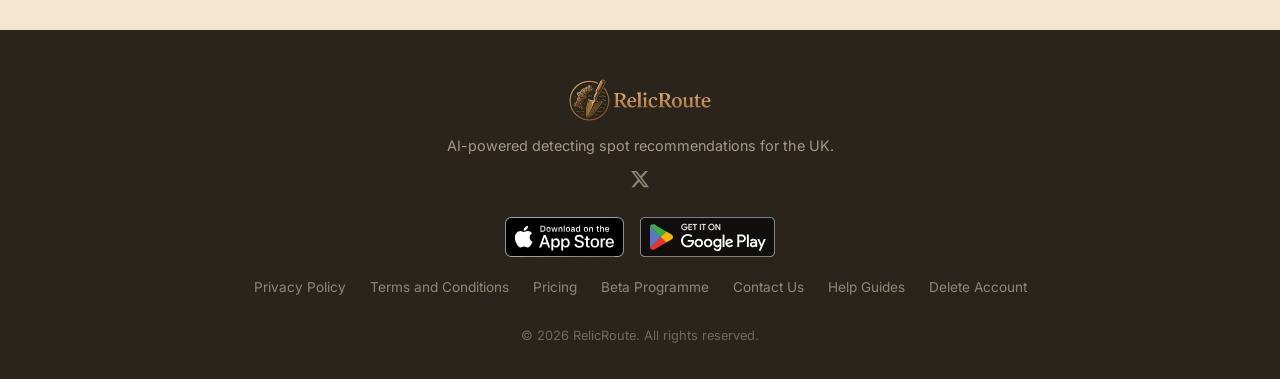
==== commit 083dc474: "Remove Beta item from the navigation menu Beta signup stays reachable via the footer Beta Programme " ====
--- a/beta.html
+++ b/beta.html
@@ -51,7 +51,6 @@
           <li><a href="index.html#features">Features</a></li>
           <li><a href="index.html#how-it-works">How It Works</a></li>
           <li><a href="pricing.html">Pricing</a></li>
-          <li><a href="beta.html">Beta</a></li>
           <li><a href="help.html">Help Guides</a></li>
           <li><a href="contact.html">Contact</a></li>
         </ul>
